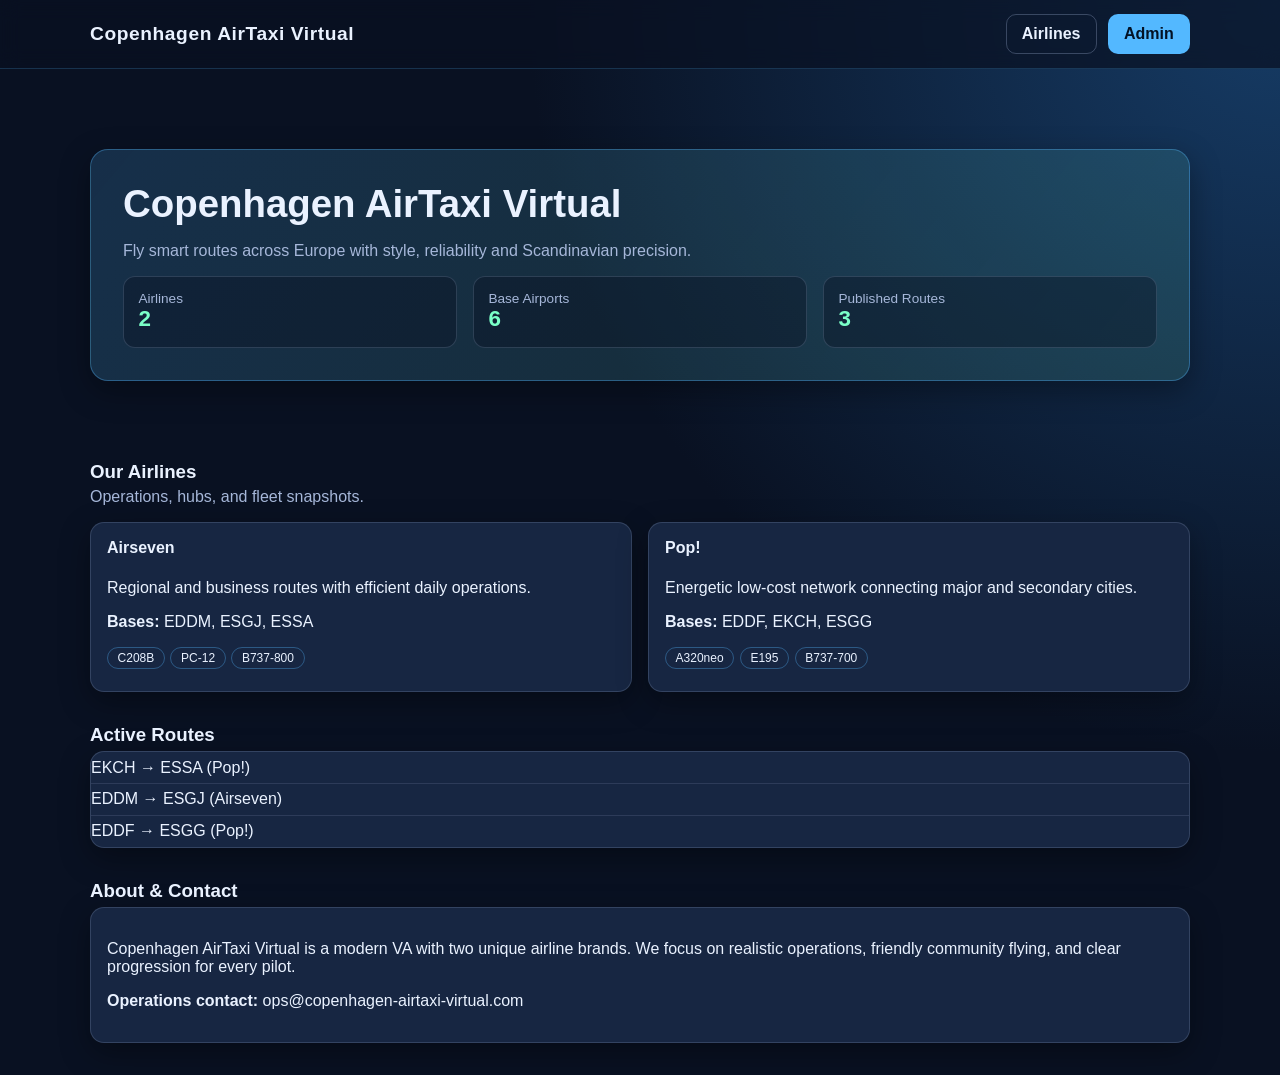
==== index.html @ da842858 "Build Copenhagen AirTaxi Virtual website with editable admin panel" ====
<!doctype html>
<html lang="en">
  <head>
    <meta charset="UTF-8" />
    <meta name="viewport" content="width=device-width,initial-scale=1" />
    <title>Copenhagen AirTaxi Virtual</title>
    <link rel="stylesheet" href="styles.css" />
  </head>
  <body>
    <header class="top-nav">
      <div class="container nav-inner">
        <h1 class="brand" id="siteName">Copenhagen AirTaxi Virtual</h1>
        <div class="nav-actions">
          <a class="btn secondary" href="#airlines">Airlines</a>
          <a class="btn" href="admin.html">Admin</a>
        </div>
      </div>
    </header>

    <main class="container">
      <section class="hero">
        <div class="hero-card">
          <h2 id="heroTitle">Copenhagen AirTaxi Virtual</h2>
          <p id="heroTagline"></p>
          <div class="stats">
            <div class="stat">
              <div class="stat-label">Airlines</div>
              <div class="stat-value" id="countAirlines">0</div>
            </div>
            <div class="stat">
              <div class="stat-label">Base Airports</div>
              <div class="stat-value" id="countBases">0</div>
            </div>
            <div class="stat">
              <div class="stat-label">Published Routes</div>
              <div class="stat-value" id="countRoutes">0</div>
            </div>
          </div>
        </div>
      </section>

      <section class="section" id="airlines">
        <h3>Our Airlines</h3>
        <p class="section-subtitle">Operations, hubs, and fleet snapshots.</p>
        <div class="grid" id="airlinesContainer"></div>
      </section>

      <section class="section">
        <h3>Active Routes</h3>
        <ul class="card list" id="routeList"></ul>
      </section>

      <section class="section">
        <h3>About & Contact</h3>
        <div class="card">
          <p id="aboutText"></p>
          <p><strong>Operations contact:</strong> <span id="contactEmail"></span></p>
        </div>
      </section>
    </main>

    <script src="app.js"></script>
    <script>
      window.vcat.renderPublicSite(window.vcat.loadData());
    </script>
  </body>
</html>
---- styles.css ----
:root {
  --bg: #091122;
  --bg-soft: #111b31;
  --panel: #172642;
  --text: #eaf2ff;
  --muted: #a6b7d9;
  --primary: #53b8ff;
  --accent: #7affc7;
  --danger: #ff7b7b;
  --shadow: 0 10px 30px rgba(0, 0, 0, 0.35);
}

* {
  box-sizing: border-box;
}

body {
  margin: 0;
  font-family: Inter, Segoe UI, Roboto, Helvetica, Arial, sans-serif;
  color: var(--text);
  background: radial-gradient(circle at top right, #163c66 0%, var(--bg) 45%);
  min-height: 100vh;
}

.container {
  width: min(1100px, 92vw);
  margin: 0 auto;
}

.top-nav {
  position: sticky;
  top: 0;
  backdrop-filter: blur(10px);
  background: rgba(9, 17, 34, 0.7);
  border-bottom: 1px solid rgba(83, 184, 255, 0.2);
  z-index: 20;
}

.nav-inner {
  display: flex;
  justify-content: space-between;
  align-items: center;
  padding: 0.9rem 0;
}

.brand {
  margin: 0;
  font-size: 1.2rem;
  letter-spacing: 0.03em;
}

.nav-actions {
  display: flex;
  gap: 0.7rem;
}

.btn {
  border: 1px solid transparent;
  background: var(--primary);
  color: #031225;
  padding: 0.6rem 0.95rem;
  border-radius: 10px;
  cursor: pointer;
  text-decoration: none;
  font-weight: 600;
}

.btn.secondary {
  background: transparent;
  color: var(--text);
  border-color: rgba(166, 183, 217, 0.3);
}

.btn.danger {
  background: var(--danger);
}

.hero {
  padding: 5rem 0 3rem;
}

.hero-card {
  background: linear-gradient(130deg, rgba(83, 184, 255, 0.18), rgba(122, 255, 199, 0.12));
  border: 1px solid rgba(83, 184, 255, 0.35);
  border-radius: 18px;
  padding: 2rem;
  box-shadow: var(--shadow);
}

.hero h2 {
  margin: 0;
  font-size: clamp(1.8rem, 3vw, 2.8rem);
}

.hero p {
  color: var(--muted);
  max-width: 70ch;
}

.stats {
  display: grid;
  grid-template-columns: repeat(auto-fit, minmax(170px, 1fr));
  gap: 1rem;
  margin-top: 1rem;
}

.stat {
  background: rgba(9, 17, 34, 0.4);
  border: 1px solid rgba(166, 183, 217, 0.2);
  border-radius: 12px;
  padding: 0.9rem;
}

.stat-label {
  color: var(--muted);
  font-size: 0.85rem;
}

.stat-value {
  font-size: 1.4rem;
  font-weight: 700;
  color: var(--accent);
}

.section {
  margin: 2rem 0;
}

.section h3 {
  margin-bottom: 0.35rem;
}

.section-subtitle {
  color: var(--muted);
  margin-top: 0;
}

.grid {
  display: grid;
  grid-template-columns: repeat(auto-fit, minmax(260px, 1fr));
  gap: 1rem;
}

.card {
  background: var(--panel);
  border: 1px solid rgba(166, 183, 217, 0.2);
  border-radius: 14px;
  padding: 1rem;
  box-shadow: var(--shadow);
}

.card h4 {
  margin-top: 0;
}

.tag {
  display: inline-block;
  border: 1px solid rgba(83, 184, 255, 0.35);
  border-radius: 999px;
  font-size: 0.75rem;
  padding: 0.2rem 0.6rem;
  margin-right: 0.35rem;
  margin-bottom: 0.35rem;
}

.list {
  list-style: none;
  padding: 0;
  margin: 0;
}

.list li {
  padding: 0.4rem 0;
  border-bottom: 1px solid rgba(166, 183, 217, 0.15);
}

.list li:last-child {
  border-bottom: 0;
}

.admin-layout {
  display: grid;
  grid-template-columns: 1.25fr 1fr;
  gap: 1rem;
  padding: 2rem 0 3rem;
}

.panel {
  background: var(--panel);
  border: 1px solid rgba(166, 183, 217, 0.2);
  border-radius: 14px;
  padding: 1rem;
}

.field,
textarea,
input,
select {
  width: 100%;
  border-radius: 9px;
  border: 1px solid rgba(166, 183, 217, 0.35);
  background: #0c1730;
  color: var(--text);
  padding: 0.55rem 0.65rem;
}

label {
  display: block;
  margin-bottom: 0.65rem;
  font-size: 0.9rem;
}

.inline {
  display: flex;
  gap: 0.5rem;
  align-items: end;
}

.tiny {
  color: var(--muted);
  font-size: 0.8rem;
}

@media (max-width: 880px) {
  .admin-layout {
    grid-template-columns: 1fr;
  }
}
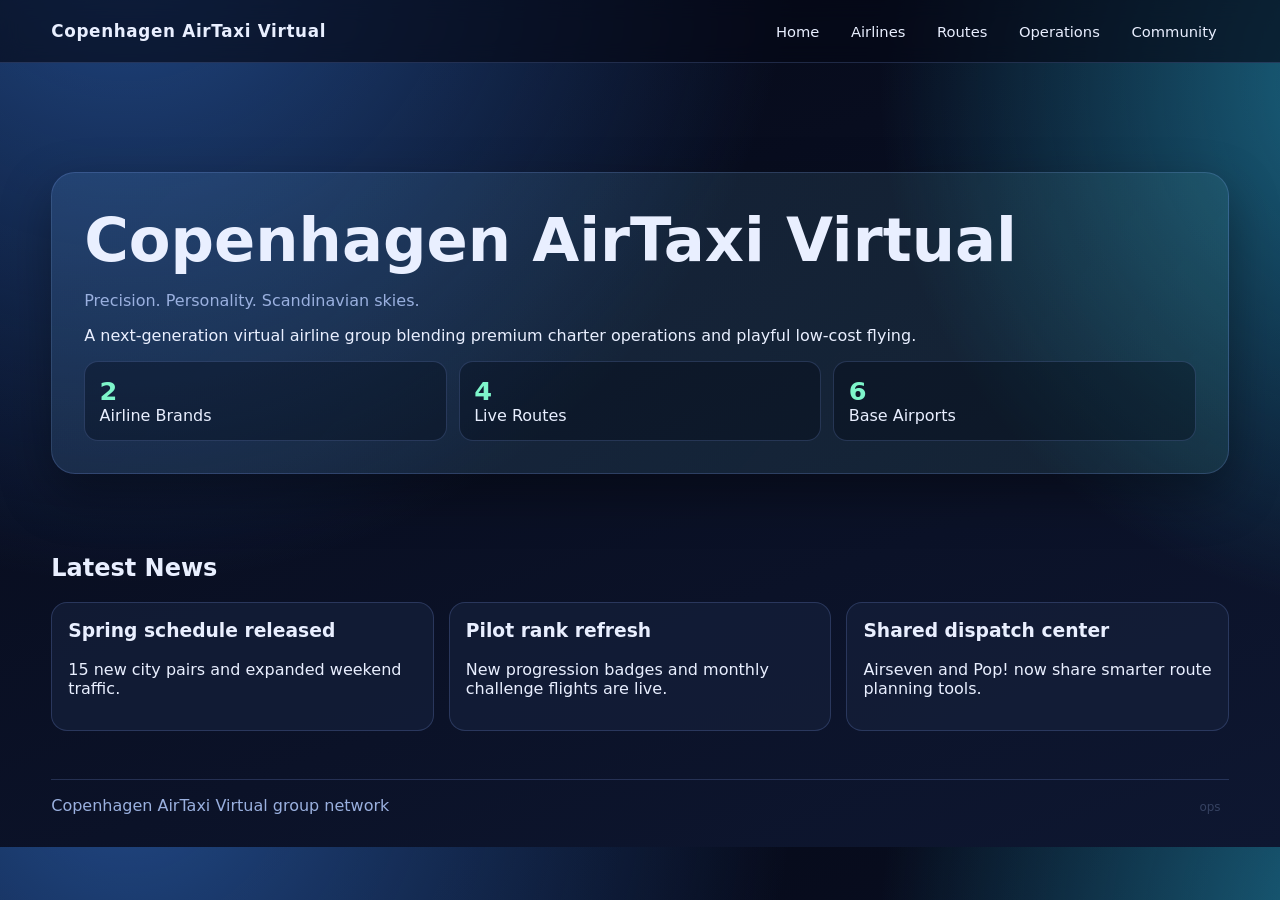
==== commit c33e9b06: "Redesign vCAT site into rich multi-page experience with stronger admin controls" ====
--- a/index.html
+++ b/index.html
@@ -1,67 +1,20 @@
 <!doctype html>
 <html lang="en">
-  <head>
-    <meta charset="UTF-8" />
-    <meta name="viewport" content="width=device-width,initial-scale=1" />
-    <title>Copenhagen AirTaxi Virtual</title>
-    <link rel="stylesheet" href="styles.css" />
-  </head>
-  <body>
-    <header class="top-nav">
-      <div class="container nav-inner">
-        <h1 class="brand" id="siteName">Copenhagen AirTaxi Virtual</h1>
-        <div class="nav-actions">
-          <a class="btn secondary" href="#airlines">Airlines</a>
-          <a class="btn" href="admin.html">Admin</a>
-        </div>
-      </div>
-    </header>
-
-    <main class="container">
-      <section class="hero">
-        <div class="hero-card">
-          <h2 id="heroTitle">Copenhagen AirTaxi Virtual</h2>
-          <p id="heroTagline"></p>
-          <div class="stats">
-            <div class="stat">
-              <div class="stat-label">Airlines</div>
-              <div class="stat-value" id="countAirlines">0</div>
-            </div>
-            <div class="stat">
-              <div class="stat-label">Base Airports</div>
-              <div class="stat-value" id="countBases">0</div>
-            </div>
-            <div class="stat">
-              <div class="stat-label">Published Routes</div>
-              <div class="stat-value" id="countRoutes">0</div>
-            </div>
-          </div>
-        </div>
-      </section>
-
-      <section class="section" id="airlines">
-        <h3>Our Airlines</h3>
-        <p class="section-subtitle">Operations, hubs, and fleet snapshots.</p>
-        <div class="grid" id="airlinesContainer"></div>
-      </section>
-
-      <section class="section">
-        <h3>Active Routes</h3>
-        <ul class="card list" id="routeList"></ul>
-      </section>
-
-      <section class="section">
-        <h3>About & Contact</h3>
-        <div class="card">
-          <p id="aboutText"></p>
-          <p><strong>Operations contact:</strong> <span id="contactEmail"></span></p>
-        </div>
-      </section>
-    </main>
-
-    <script src="app.js"></script>
-    <script>
-      window.vcat.renderPublicSite(window.vcat.loadData());
-    </script>
-  </body>
+<head>
+  <meta charset="UTF-8" /><meta name="viewport" content="width=device-width,initial-scale=1" />
+  <title>Copenhagen AirTaxi Virtual</title><link rel="stylesheet" href="styles.css" />
+</head>
+<body data-page="home">
+  <header class="top-nav"><div class="container nav-inner">
+    <h2 class="brand" data-bind="siteName"></h2>
+    <nav>
+      <a href="index.html">Home</a><a href="airlines.html">Airlines</a><a href="routes.html">Routes</a><a href="operations.html">Operations</a><a href="community.html">Community</a>
+    </nav></div></header>
+  <main class="container">
+    <section class="hero"><article class="hero-panel"><h1 id="heroTitle"></h1><p id="heroSlogan" class="muted"></p><p id="heroIntro"></p><div class="stats" id="quickStats"></div></article></section>
+    <section><h2>Latest News</h2><div class="grid" id="newsGrid"></div></section>
+  </main>
+  <footer class="container footer">Copenhagen AirTaxi Virtual group network <a class="admin-discreet" href="admin.html" title="Operations Console">ops</a></footer>
+  <script src="app.js"></script><script>window.vcat.renderByPage();</script>
+</body>
 </html>
--- a/styles.css
+++ b/styles.css
@@ -1,228 +1,85 @@
 :root {
-  --bg: #091122;
-  --bg-soft: #111b31;
-  --panel: #172642;
-  --text: #eaf2ff;
-  --muted: #a6b7d9;
-  --primary: #53b8ff;
-  --accent: #7affc7;
-  --danger: #ff7b7b;
-  --shadow: 0 10px 30px rgba(0, 0, 0, 0.35);
+  --bg: #050816;
+  --bg2: #0e1731;
+  --panel: rgba(20, 31, 58, 0.75);
+  --line: rgba(142, 172, 255, 0.2);
+  --text: #e9efff;
+  --muted: #9ab0df;
+  --primary: #73b7ff;
+  --accent: #7ef6cb;
+  --radius: 16px;
 }
-
-* {
-  box-sizing: border-box;
-}
-
+* { box-sizing: border-box; }
 body {
   margin: 0;
-  font-family: Inter, Segoe UI, Roboto, Helvetica, Arial, sans-serif;
+  font-family: Inter, system-ui, sans-serif;
   color: var(--text);
-  background: radial-gradient(circle at top right, #163c66 0%, var(--bg) 45%);
-  min-height: 100vh;
+  background:
+    radial-gradient(circle at 10% -10%, #214987 0%, transparent 45%),
+    radial-gradient(circle at 110% 10%, #1b6b88 0%, transparent 33%),
+    linear-gradient(160deg, var(--bg) 0%, var(--bg2) 100%);
 }
+.container { width: min(1180px, 92vw); margin: 0 auto; }
+.top-nav {
+  position: sticky; top: 0; z-index: 40;
+  backdrop-filter: blur(10px);
+  background: rgba(5, 8, 22, 0.65);
+  border-bottom: 1px solid var(--line);
+}
+.nav-inner { display: flex; align-items: center; justify-content: space-between; padding: .9rem 0; }
+.brand { font-size: 1.05rem; letter-spacing: .04em; margin: 0; }
+nav { display: flex; gap: .45rem; flex-wrap: wrap; }
+nav a {
+  color: var(--text); text-decoration: none; font-size: .92rem;
+  padding: .45rem .7rem; border-radius: 999px; border: 1px solid transparent;
+}
+nav a:hover { border-color: var(--line); background: rgba(255,255,255,.03); }
+.hero { padding: 4.8rem 0 3rem; }
+.hero-panel {
+  border: 1px solid var(--line); border-radius: 24px; padding: 2rem;
+  background: linear-gradient(130deg, rgba(115,183,255,.14), rgba(126,246,203,.08));
+  box-shadow: 0 20px 50px rgba(0,0,0,.35);
+}
+h1 { margin: 0; font-size: clamp(2rem, 5vw, 3.8rem); }
+.muted { color: var(--muted); }
+.stats { display: grid; grid-template-columns: repeat(auto-fit,minmax(180px,1fr)); gap: .75rem; margin-top: 1rem; }
+.stats article { background: rgba(2,8,18,.35); border: 1px solid var(--line); border-radius: 14px; padding: .9rem; }
+.stats strong { display: block; font-size: 1.6rem; color: var(--accent); }
+section { margin: 2rem 0; }
+.grid { display: grid; grid-template-columns: repeat(auto-fit,minmax(250px,1fr)); gap: .95rem; }
+.card { background: var(--panel); border: 1px solid var(--line); border-radius: var(--radius); padding: 1rem; }
+.card h3 { margin-top: .1rem; }
+.chip { display: inline-block; font-size: .78rem; border: 1px solid var(--line); border-radius: 999px; padding: .2rem .55rem; margin: .16rem; }
+.table { width: 100%; border-collapse: collapse; overflow: hidden; border-radius: var(--radius); border: 1px solid var(--line); }
+.table th,.table td { padding: .72rem; border-bottom: 1px solid var(--line); text-align: left; }
+.table tr:last-child td { border-bottom: 0; }
+.split { display: grid; grid-template-columns: 1fr 1fr; gap: 1rem; }
+.footer {
+  margin-top: 3rem; padding: 1rem 0 2rem; color: var(--muted); border-top: 1px solid var(--line);
+}
+.admin-discreet {
+  float: right;
+  opacity: .28;
+  text-decoration: none;
+  color: var(--muted);
+  font-size: .75rem;
+  border: 1px solid transparent;
+  border-radius: 999px;
+  padding: .2rem .45rem;
+}
+.admin-discreet:hover { opacity: .8; border-color: var(--line); }
 
-.container {
-  width: min(1100px, 92vw);
-  margin: 0 auto;
+/* admin */
+.admin-wrap { display: grid; grid-template-columns: 1.2fr 1fr; gap: 1rem; padding: 1.4rem 0 2.4rem; }
+.panel { background: var(--panel); border: 1px solid var(--line); border-radius: var(--radius); padding: 1rem; }
+label { display:block; font-size:.86rem; margin:.45rem 0; }
+input, textarea {
+  width:100%; margin-top:.22rem; padding:.52rem .58rem; border-radius:10px;
+  border:1px solid var(--line); background:#0a1229; color:var(--text);
 }
-
-.top-nav {
-  position: sticky;
-  top: 0;
-  backdrop-filter: blur(10px);
-  background: rgba(9, 17, 34, 0.7);
-  border-bottom: 1px solid rgba(83, 184, 255, 0.2);
-  z-index: 20;
-}
-
-.nav-inner {
-  display: flex;
-  justify-content: space-between;
-  align-items: center;
-  padding: 0.9rem 0;
-}
-
-.brand {
-  margin: 0;
-  font-size: 1.2rem;
-  letter-spacing: 0.03em;
-}
-
-.nav-actions {
-  display: flex;
-  gap: 0.7rem;
-}
-
-.btn {
-  border: 1px solid transparent;
-  background: var(--primary);
-  color: #031225;
-  padding: 0.6rem 0.95rem;
-  border-radius: 10px;
-  cursor: pointer;
-  text-decoration: none;
-  font-weight: 600;
-}
-
-.btn.secondary {
-  background: transparent;
-  color: var(--text);
-  border-color: rgba(166, 183, 217, 0.3);
-}
-
-.btn.danger {
-  background: var(--danger);
-}
-
-.hero {
-  padding: 5rem 0 3rem;
-}
-
-.hero-card {
-  background: linear-gradient(130deg, rgba(83, 184, 255, 0.18), rgba(122, 255, 199, 0.12));
-  border: 1px solid rgba(83, 184, 255, 0.35);
-  border-radius: 18px;
-  padding: 2rem;
-  box-shadow: var(--shadow);
-}
-
-.hero h2 {
-  margin: 0;
-  font-size: clamp(1.8rem, 3vw, 2.8rem);
-}
-
-.hero p {
-  color: var(--muted);
-  max-width: 70ch;
-}
-
-.stats {
-  display: grid;
-  grid-template-columns: repeat(auto-fit, minmax(170px, 1fr));
-  gap: 1rem;
-  margin-top: 1rem;
-}
-
-.stat {
-  background: rgba(9, 17, 34, 0.4);
-  border: 1px solid rgba(166, 183, 217, 0.2);
-  border-radius: 12px;
-  padding: 0.9rem;
-}
-
-.stat-label {
-  color: var(--muted);
-  font-size: 0.85rem;
-}
-
-.stat-value {
-  font-size: 1.4rem;
-  font-weight: 700;
-  color: var(--accent);
-}
-
-.section {
-  margin: 2rem 0;
-}
-
-.section h3 {
-  margin-bottom: 0.35rem;
-}
-
-.section-subtitle {
-  color: var(--muted);
-  margin-top: 0;
-}
-
-.grid {
-  display: grid;
-  grid-template-columns: repeat(auto-fit, minmax(260px, 1fr));
-  gap: 1rem;
-}
-
-.card {
-  background: var(--panel);
-  border: 1px solid rgba(166, 183, 217, 0.2);
-  border-radius: 14px;
-  padding: 1rem;
-  box-shadow: var(--shadow);
-}
-
-.card h4 {
-  margin-top: 0;
-}
-
-.tag {
-  display: inline-block;
-  border: 1px solid rgba(83, 184, 255, 0.35);
-  border-radius: 999px;
-  font-size: 0.75rem;
-  padding: 0.2rem 0.6rem;
-  margin-right: 0.35rem;
-  margin-bottom: 0.35rem;
-}
-
-.list {
-  list-style: none;
-  padding: 0;
-  margin: 0;
-}
-
-.list li {
-  padding: 0.4rem 0;
-  border-bottom: 1px solid rgba(166, 183, 217, 0.15);
-}
-
-.list li:last-child {
-  border-bottom: 0;
-}
-
-.admin-layout {
-  display: grid;
-  grid-template-columns: 1.25fr 1fr;
-  gap: 1rem;
-  padding: 2rem 0 3rem;
-}
-
-.panel {
-  background: var(--panel);
-  border: 1px solid rgba(166, 183, 217, 0.2);
-  border-radius: 14px;
-  padding: 1rem;
-}
-
-.field,
-textarea,
-input,
-select {
-  width: 100%;
-  border-radius: 9px;
-  border: 1px solid rgba(166, 183, 217, 0.35);
-  background: #0c1730;
-  color: var(--text);
-  padding: 0.55rem 0.65rem;
-}
-
-label {
-  display: block;
-  margin-bottom: 0.65rem;
-  font-size: 0.9rem;
-}
-
-.inline {
-  display: flex;
-  gap: 0.5rem;
-  align-items: end;
-}
-
-.tiny {
-  color: var(--muted);
-  font-size: 0.8rem;
-}
-
-@media (max-width: 880px) {
-  .admin-layout {
-    grid-template-columns: 1fr;
-  }
-}
+.btn { background: var(--primary); color:#081223; border:0; border-radius:10px; padding:.55rem .8rem; font-weight:700; cursor:pointer; margin-right:.35rem; }
+.btn.alt { background: transparent; color:var(--text); border:1px solid var(--line); }
+.ghost { background:transparent; color:#ff9b9b; border:1px solid rgba(255,155,155,.35); border-radius:8px; font-size:.75rem; cursor:pointer; }
+.list { list-style:none; padding:0; margin:0; }
+.list li { padding:.35rem 0; border-bottom:1px solid var(--line); }
+@media (max-width: 900px){ .split,.admin-wrap { grid-template-columns:1fr; } }
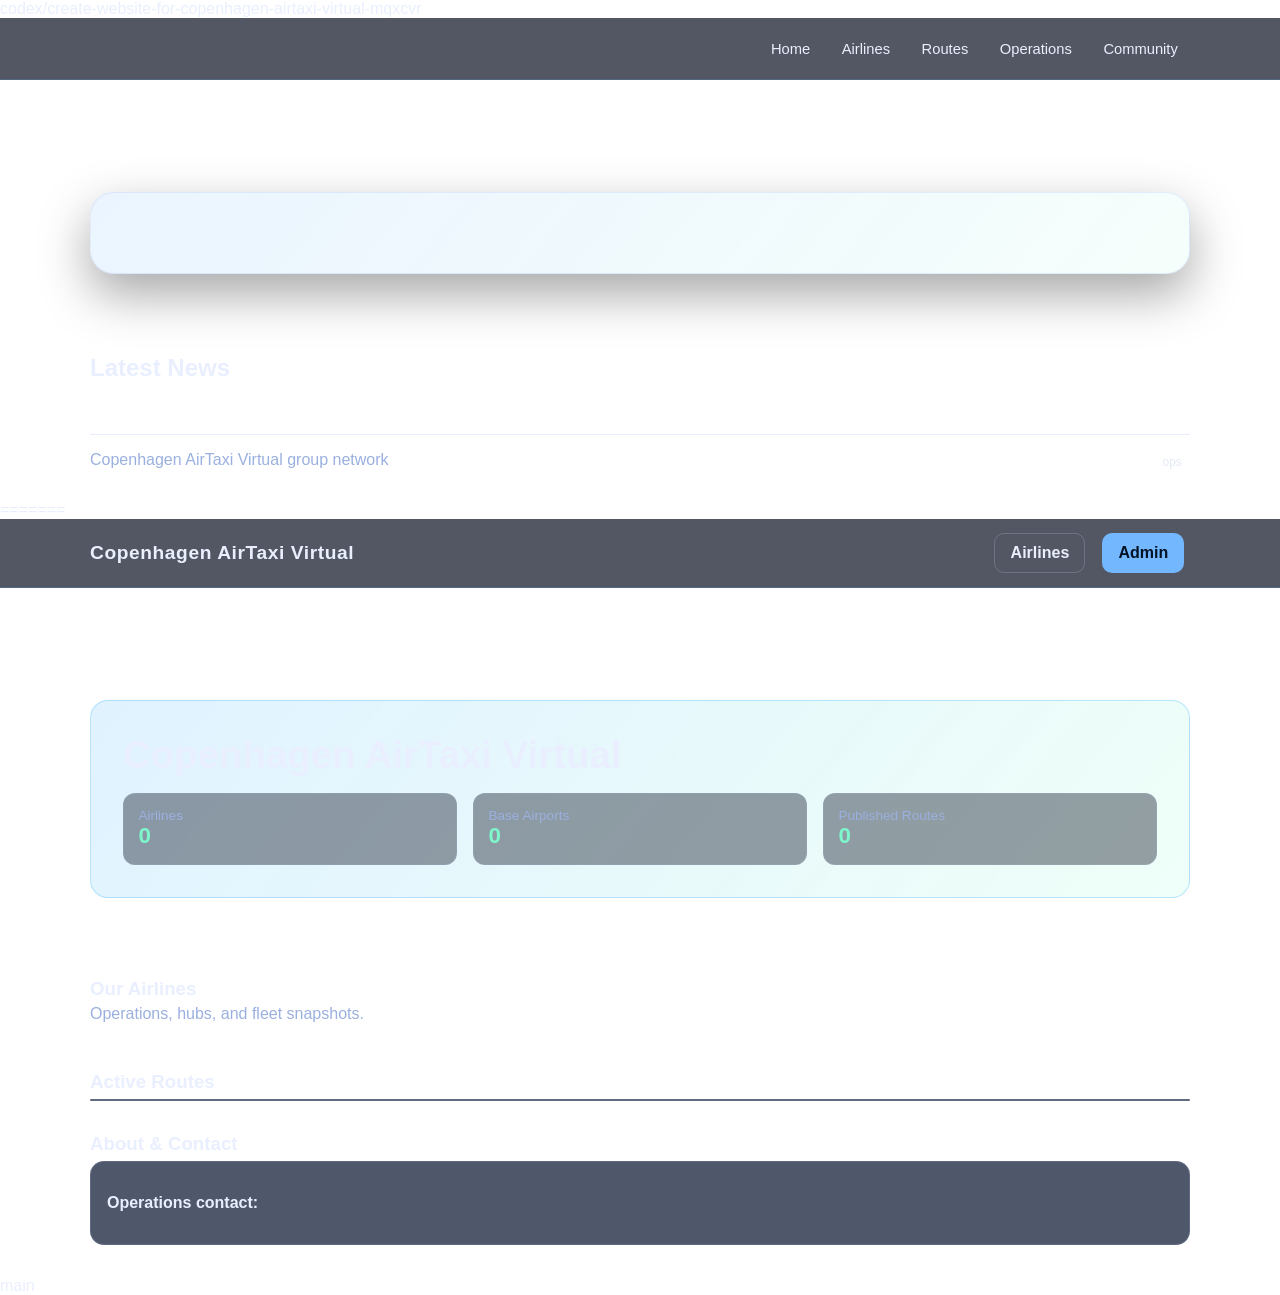
==== commit 896b63a7: "Merge branch 'main' into codex/create-website-for-copenhagen-airtaxi-virtual-mqxcvr" ====
--- a/index.html
+++ b/index.html
@@ -1,5 +1,6 @@
 <!doctype html>
 <html lang="en">
+codex/create-website-for-copenhagen-airtaxi-virtual-mqxcvr
 <head>
   <meta charset="UTF-8" /><meta name="viewport" content="width=device-width,initial-scale=1" />
   <title>Copenhagen AirTaxi Virtual</title><link rel="stylesheet" href="styles.css" />
@@ -17,4 +18,70 @@
   <footer class="container footer">Copenhagen AirTaxi Virtual group network <a class="admin-discreet" href="admin.html" title="Operations Console">ops</a></footer>
   <script src="app.js"></script><script>window.vcat.renderByPage();</script>
 </body>
+=======
+  <head>
+    <meta charset="UTF-8" />
+    <meta name="viewport" content="width=device-width,initial-scale=1" />
+    <title>Copenhagen AirTaxi Virtual</title>
+    <link rel="stylesheet" href="styles.css" />
+  </head>
+  <body>
+    <header class="top-nav">
+      <div class="container nav-inner">
+        <h1 class="brand" id="siteName">Copenhagen AirTaxi Virtual</h1>
+        <div class="nav-actions">
+          <a class="btn secondary" href="#airlines">Airlines</a>
+          <a class="btn" href="admin.html">Admin</a>
+        </div>
+      </div>
+    </header>
+
+    <main class="container">
+      <section class="hero">
+        <div class="hero-card">
+          <h2 id="heroTitle">Copenhagen AirTaxi Virtual</h2>
+          <p id="heroTagline"></p>
+          <div class="stats">
+            <div class="stat">
+              <div class="stat-label">Airlines</div>
+              <div class="stat-value" id="countAirlines">0</div>
+            </div>
+            <div class="stat">
+              <div class="stat-label">Base Airports</div>
+              <div class="stat-value" id="countBases">0</div>
+            </div>
+            <div class="stat">
+              <div class="stat-label">Published Routes</div>
+              <div class="stat-value" id="countRoutes">0</div>
+            </div>
+          </div>
+        </div>
+      </section>
+
+      <section class="section" id="airlines">
+        <h3>Our Airlines</h3>
+        <p class="section-subtitle">Operations, hubs, and fleet snapshots.</p>
+        <div class="grid" id="airlinesContainer"></div>
+      </section>
+
+      <section class="section">
+        <h3>Active Routes</h3>
+        <ul class="card list" id="routeList"></ul>
+      </section>
+
+      <section class="section">
+        <h3>About & Contact</h3>
+        <div class="card">
+          <p id="aboutText"></p>
+          <p><strong>Operations contact:</strong> <span id="contactEmail"></span></p>
+        </div>
+      </section>
+    </main>
+
+    <script src="app.js"></script>
+    <script>
+      window.vcat.renderPublicSite(window.vcat.loadData());
+    </script>
+  </body>
+main
 </html>
--- a/styles.css
+++ b/styles.css
@@ -1,4 +1,5 @@
 :root {
+ codex/create-website-for-copenhagen-airtaxi-virtual-mqxcvr
   --bg: #050816;
   --bg2: #0e1731;
   --panel: rgba(20, 31, 58, 0.75);
@@ -73,7 +74,7 @@
 .admin-wrap { display: grid; grid-template-columns: 1.2fr 1fr; gap: 1rem; padding: 1.4rem 0 2.4rem; }
 .panel { background: var(--panel); border: 1px solid var(--line); border-radius: var(--radius); padding: 1rem; }
 label { display:block; font-size:.86rem; margin:.45rem 0; }
-input, textarea {
+input, textarea, select {
   width:100%; margin-top:.22rem; padding:.52rem .58rem; border-radius:10px;
   border:1px solid var(--line); background:#0a1229; color:var(--text);
 }
@@ -83,3 +84,232 @@
 .list { list-style:none; padding:0; margin:0; }
 .list li { padding:.35rem 0; border-bottom:1px solid var(--line); }
 @media (max-width: 900px){ .split,.admin-wrap { grid-template-columns:1fr; } }
+
+  --bg: #091122;
+  --bg-soft: #111b31;
+  --panel: #172642;
+  --text: #eaf2ff;
+  --muted: #a6b7d9;
+  --primary: #53b8ff;
+  --accent: #7affc7;
+  --danger: #ff7b7b;
+  --shadow: 0 10px 30px rgba(0, 0, 0, 0.35);
+}
+
+* {
+  box-sizing: border-box;
+}
+
+body {
+  margin: 0;
+  font-family: Inter, Segoe UI, Roboto, Helvetica, Arial, sans-serif;
+  color: var(--text);
+  background: radial-gradient(circle at top right, #163c66 0%, var(--bg) 45%);
+  min-height: 100vh;
+}
+
+.container {
+  width: min(1100px, 92vw);
+  margin: 0 auto;
+}
+
+.top-nav {
+  position: sticky;
+  top: 0;
+  backdrop-filter: blur(10px);
+  background: rgba(9, 17, 34, 0.7);
+  border-bottom: 1px solid rgba(83, 184, 255, 0.2);
+  z-index: 20;
+}
+
+.nav-inner {
+  display: flex;
+  justify-content: space-between;
+  align-items: center;
+  padding: 0.9rem 0;
+}
+
+.brand {
+  margin: 0;
+  font-size: 1.2rem;
+  letter-spacing: 0.03em;
+}
+
+.nav-actions {
+  display: flex;
+  gap: 0.7rem;
+}
+
+.btn {
+  border: 1px solid transparent;
+  background: var(--primary);
+  color: #031225;
+  padding: 0.6rem 0.95rem;
+  border-radius: 10px;
+  cursor: pointer;
+  text-decoration: none;
+  font-weight: 600;
+}
+
+.btn.secondary {
+  background: transparent;
+  color: var(--text);
+  border-color: rgba(166, 183, 217, 0.3);
+}
+
+.btn.danger {
+  background: var(--danger);
+}
+
+.hero {
+  padding: 5rem 0 3rem;
+}
+
+.hero-card {
+  background: linear-gradient(130deg, rgba(83, 184, 255, 0.18), rgba(122, 255, 199, 0.12));
+  border: 1px solid rgba(83, 184, 255, 0.35);
+  border-radius: 18px;
+  padding: 2rem;
+  box-shadow: var(--shadow);
+}
+
+.hero h2 {
+  margin: 0;
+  font-size: clamp(1.8rem, 3vw, 2.8rem);
+}
+
+.hero p {
+  color: var(--muted);
+  max-width: 70ch;
+}
+
+.stats {
+  display: grid;
+  grid-template-columns: repeat(auto-fit, minmax(170px, 1fr));
+  gap: 1rem;
+  margin-top: 1rem;
+}
+
+.stat {
+  background: rgba(9, 17, 34, 0.4);
+  border: 1px solid rgba(166, 183, 217, 0.2);
+  border-radius: 12px;
+  padding: 0.9rem;
+}
+
+.stat-label {
+  color: var(--muted);
+  font-size: 0.85rem;
+}
+
+.stat-value {
+  font-size: 1.4rem;
+  font-weight: 700;
+  color: var(--accent);
+}
+
+.section {
+  margin: 2rem 0;
+}
+
+.section h3 {
+  margin-bottom: 0.35rem;
+}
+
+.section-subtitle {
+  color: var(--muted);
+  margin-top: 0;
+}
+
+.grid {
+  display: grid;
+  grid-template-columns: repeat(auto-fit, minmax(260px, 1fr));
+  gap: 1rem;
+}
+
+.card {
+  background: var(--panel);
+  border: 1px solid rgba(166, 183, 217, 0.2);
+  border-radius: 14px;
+  padding: 1rem;
+  box-shadow: var(--shadow);
+}
+
+.card h4 {
+  margin-top: 0;
+}
+
+.tag {
+  display: inline-block;
+  border: 1px solid rgba(83, 184, 255, 0.35);
+  border-radius: 999px;
+  font-size: 0.75rem;
+  padding: 0.2rem 0.6rem;
+  margin-right: 0.35rem;
+  margin-bottom: 0.35rem;
+}
+
+.list {
+  list-style: none;
+  padding: 0;
+  margin: 0;
+}
+
+.list li {
+  padding: 0.4rem 0;
+  border-bottom: 1px solid rgba(166, 183, 217, 0.15);
+}
+
+.list li:last-child {
+  border-bottom: 0;
+}
+
+.admin-layout {
+  display: grid;
+  grid-template-columns: 1.25fr 1fr;
+  gap: 1rem;
+  padding: 2rem 0 3rem;
+}
+
+.panel {
+  background: var(--panel);
+  border: 1px solid rgba(166, 183, 217, 0.2);
+  border-radius: 14px;
+  padding: 1rem;
+}
+
+.field,
+textarea,
+input,
+select {
+  width: 100%;
+  border-radius: 9px;
+  border: 1px solid rgba(166, 183, 217, 0.35);
+  background: #0c1730;
+  color: var(--text);
+  padding: 0.55rem 0.65rem;
+}
+
+label {
+  display: block;
+  margin-bottom: 0.65rem;
+  font-size: 0.9rem;
+}
+
+.inline {
+  display: flex;
+  gap: 0.5rem;
+  align-items: end;
+}
+
+.tiny {
+  color: var(--muted);
+  font-size: 0.8rem;
+}
+
+@media (max-width: 880px) {
+  .admin-layout {
+    grid-template-columns: 1fr;
+  }
+}
+ main
--- a/styles.css
+++ b/styles.css
@@ -1,4 +1,5 @@
 :root {
+ codex/create-website-for-copenhagen-airtaxi-virtual-mqxcvr
   --bg: #050816;
   --bg2: #0e1731;
   --panel: rgba(20, 31, 58, 0.75);
@@ -73,7 +74,7 @@
 .admin-wrap { display: grid; grid-template-columns: 1.2fr 1fr; gap: 1rem; padding: 1.4rem 0 2.4rem; }
 .panel { background: var(--panel); border: 1px solid var(--line); border-radius: var(--radius); padding: 1rem; }
 label { display:block; font-size:.86rem; margin:.45rem 0; }
-input, textarea {
+input, textarea, select {
   width:100%; margin-top:.22rem; padding:.52rem .58rem; border-radius:10px;
   border:1px solid var(--line); background:#0a1229; color:var(--text);
 }
@@ -83,3 +84,232 @@
 .list { list-style:none; padding:0; margin:0; }
 .list li { padding:.35rem 0; border-bottom:1px solid var(--line); }
 @media (max-width: 900px){ .split,.admin-wrap { grid-template-columns:1fr; } }
+
+  --bg: #091122;
+  --bg-soft: #111b31;
+  --panel: #172642;
+  --text: #eaf2ff;
+  --muted: #a6b7d9;
+  --primary: #53b8ff;
+  --accent: #7affc7;
+  --danger: #ff7b7b;
+  --shadow: 0 10px 30px rgba(0, 0, 0, 0.35);
+}
+
+* {
+  box-sizing: border-box;
+}
+
+body {
+  margin: 0;
+  font-family: Inter, Segoe UI, Roboto, Helvetica, Arial, sans-serif;
+  color: var(--text);
+  background: radial-gradient(circle at top right, #163c66 0%, var(--bg) 45%);
+  min-height: 100vh;
+}
+
+.container {
+  width: min(1100px, 92vw);
+  margin: 0 auto;
+}
+
+.top-nav {
+  position: sticky;
+  top: 0;
+  backdrop-filter: blur(10px);
+  background: rgba(9, 17, 34, 0.7);
+  border-bottom: 1px solid rgba(83, 184, 255, 0.2);
+  z-index: 20;
+}
+
+.nav-inner {
+  display: flex;
+  justify-content: space-between;
+  align-items: center;
+  padding: 0.9rem 0;
+}
+
+.brand {
+  margin: 0;
+  font-size: 1.2rem;
+  letter-spacing: 0.03em;
+}
+
+.nav-actions {
+  display: flex;
+  gap: 0.7rem;
+}
+
+.btn {
+  border: 1px solid transparent;
+  background: var(--primary);
+  color: #031225;
+  padding: 0.6rem 0.95rem;
+  border-radius: 10px;
+  cursor: pointer;
+  text-decoration: none;
+  font-weight: 600;
+}
+
+.btn.secondary {
+  background: transparent;
+  color: var(--text);
+  border-color: rgba(166, 183, 217, 0.3);
+}
+
+.btn.danger {
+  background: var(--danger);
+}
+
+.hero {
+  padding: 5rem 0 3rem;
+}
+
+.hero-card {
+  background: linear-gradient(130deg, rgba(83, 184, 255, 0.18), rgba(122, 255, 199, 0.12));
+  border: 1px solid rgba(83, 184, 255, 0.35);
+  border-radius: 18px;
+  padding: 2rem;
+  box-shadow: var(--shadow);
+}
+
+.hero h2 {
+  margin: 0;
+  font-size: clamp(1.8rem, 3vw, 2.8rem);
+}
+
+.hero p {
+  color: var(--muted);
+  max-width: 70ch;
+}
+
+.stats {
+  display: grid;
+  grid-template-columns: repeat(auto-fit, minmax(170px, 1fr));
+  gap: 1rem;
+  margin-top: 1rem;
+}
+
+.stat {
+  background: rgba(9, 17, 34, 0.4);
+  border: 1px solid rgba(166, 183, 217, 0.2);
+  border-radius: 12px;
+  padding: 0.9rem;
+}
+
+.stat-label {
+  color: var(--muted);
+  font-size: 0.85rem;
+}
+
+.stat-value {
+  font-size: 1.4rem;
+  font-weight: 700;
+  color: var(--accent);
+}
+
+.section {
+  margin: 2rem 0;
+}
+
+.section h3 {
+  margin-bottom: 0.35rem;
+}
+
+.section-subtitle {
+  color: var(--muted);
+  margin-top: 0;
+}
+
+.grid {
+  display: grid;
+  grid-template-columns: repeat(auto-fit, minmax(260px, 1fr));
+  gap: 1rem;
+}
+
+.card {
+  background: var(--panel);
+  border: 1px solid rgba(166, 183, 217, 0.2);
+  border-radius: 14px;
+  padding: 1rem;
+  box-shadow: var(--shadow);
+}
+
+.card h4 {
+  margin-top: 0;
+}
+
+.tag {
+  display: inline-block;
+  border: 1px solid rgba(83, 184, 255, 0.35);
+  border-radius: 999px;
+  font-size: 0.75rem;
+  padding: 0.2rem 0.6rem;
+  margin-right: 0.35rem;
+  margin-bottom: 0.35rem;
+}
+
+.list {
+  list-style: none;
+  padding: 0;
+  margin: 0;
+}
+
+.list li {
+  padding: 0.4rem 0;
+  border-bottom: 1px solid rgba(166, 183, 217, 0.15);
+}
+
+.list li:last-child {
+  border-bottom: 0;
+}
+
+.admin-layout {
+  display: grid;
+  grid-template-columns: 1.25fr 1fr;
+  gap: 1rem;
+  padding: 2rem 0 3rem;
+}
+
+.panel {
+  background: var(--panel);
+  border: 1px solid rgba(166, 183, 217, 0.2);
+  border-radius: 14px;
+  padding: 1rem;
+}
+
+.field,
+textarea,
+input,
+select {
+  width: 100%;
+  border-radius: 9px;
+  border: 1px solid rgba(166, 183, 217, 0.35);
+  background: #0c1730;
+  color: var(--text);
+  padding: 0.55rem 0.65rem;
+}
+
+label {
+  display: block;
+  margin-bottom: 0.65rem;
+  font-size: 0.9rem;
+}
+
+.inline {
+  display: flex;
+  gap: 0.5rem;
+  align-items: end;
+}
+
+.tiny {
+  color: var(--muted);
+  font-size: 0.8rem;
+}
+
+@media (max-width: 880px) {
+  .admin-layout {
+    grid-template-columns: 1fr;
+  }
+}
+ main
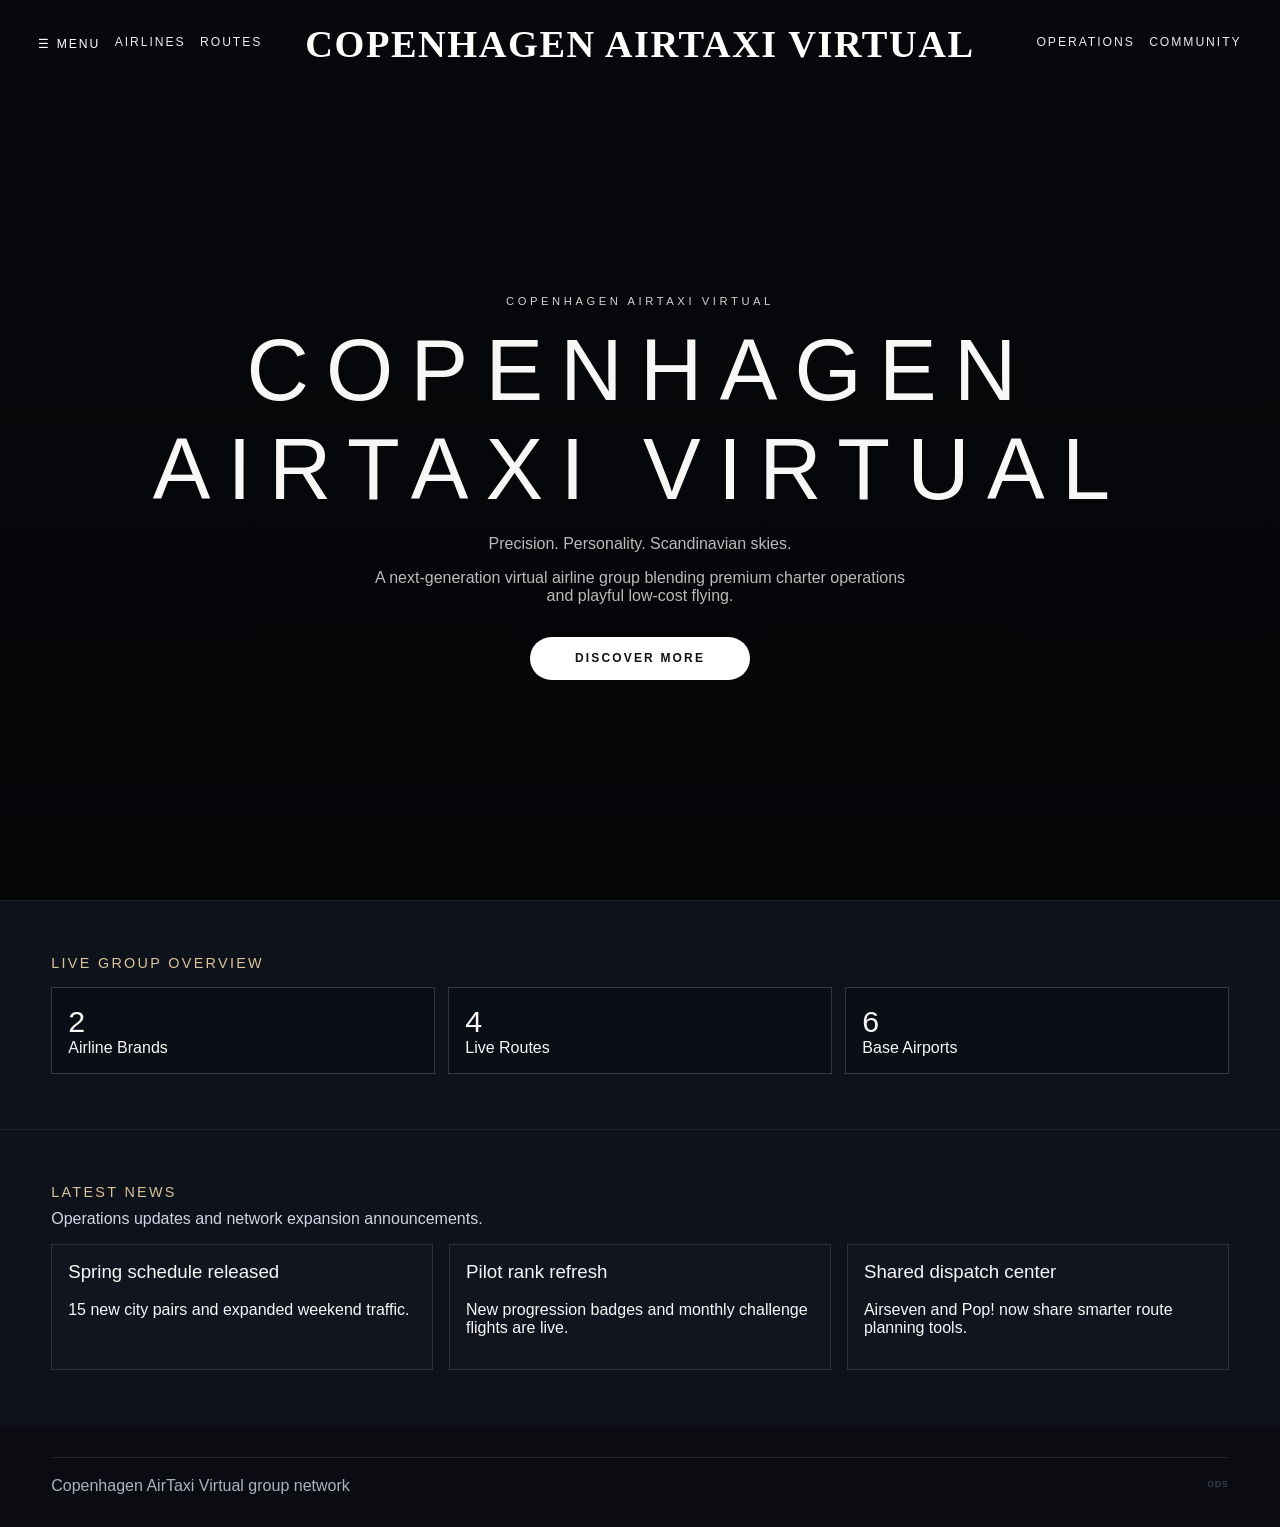
==== commit 8b823e85: "Redesign vCAT with premium full-bleed luxury style" ====
--- a/index.html
+++ b/index.html
@@ -1,87 +1,60 @@
 <!doctype html>
 <html lang="en">
-codex/create-website-for-copenhagen-airtaxi-virtual-mqxcvr
 <head>
-  <meta charset="UTF-8" /><meta name="viewport" content="width=device-width,initial-scale=1" />
-  <title>Copenhagen AirTaxi Virtual</title><link rel="stylesheet" href="styles.css" />
+  <meta charset="UTF-8" />
+  <meta name="viewport" content="width=device-width,initial-scale=1" />
+  <title>Copenhagen AirTaxi Virtual</title>
+  <link rel="stylesheet" href="styles.css" />
 </head>
 <body data-page="home">
-  <header class="top-nav"><div class="container nav-inner">
-    <h2 class="brand" data-bind="siteName"></h2>
-    <nav>
-      <a href="index.html">Home</a><a href="airlines.html">Airlines</a><a href="routes.html">Routes</a><a href="operations.html">Operations</a><a href="community.html">Community</a>
-    </nav></div></header>
-  <main class="container">
-    <section class="hero"><article class="hero-panel"><h1 id="heroTitle"></h1><p id="heroSlogan" class="muted"></p><p id="heroIntro"></p><div class="stats" id="quickStats"></div></article></section>
-    <section><h2>Latest News</h2><div class="grid" id="newsGrid"></div></section>
-  </main>
-  <footer class="container footer">Copenhagen AirTaxi Virtual group network <a class="admin-discreet" href="admin.html" title="Operations Console">ops</a></footer>
-  <script src="app.js"></script><script>window.vcat.renderByPage();</script>
+  <header class="top-nav">
+    <div class="nav-shell">
+      <div class="nav-left">
+        <span>☰ Menu</span>
+        <a class="nav-link" href="airlines.html">Airlines</a>
+        <a class="nav-link" href="routes.html">Routes</a>
+      </div>
+      <h1 class="brand" data-bind="siteName">vCAT</h1>
+      <div class="nav-right">
+        <a class="nav-link" href="operations.html">Operations</a>
+        <a class="nav-link" href="community.html">Community</a>
+      </div>
+    </div>
+  </header>
+
+  <section class="hero-home">
+    <div class="hero-content">
+      <div>
+        <p class="eyebrow">Copenhagen AirTaxi Virtual</p>
+        <h2 class="hero-title" id="heroTitle"></h2>
+        <p class="hero-tag" id="heroSlogan"></p>
+        <p class="hero-tag" id="heroIntro"></p>
+        <a class="hero-cta" href="airlines.html">Discover More</a>
+      </div>
+    </div>
+  </section>
+
+  <section class="lux-section">
+    <div class="container">
+      <p class="section-title">Live Group Overview</p>
+      <div class="stats" id="quickStats"></div>
+    </div>
+  </section>
+
+  <section class="lux-section">
+    <div class="container">
+      <p class="section-title">Latest News</p>
+      <p class="section-copy">Operations updates and network expansion announcements.</p>
+      <div class="grid" id="newsGrid"></div>
+    </div>
+  </section>
+
+  <footer class="container footer">
+    Copenhagen AirTaxi Virtual group network
+    <a class="admin-discreet" href="admin.html" title="Operations Console">ops</a>
+  </footer>
+
+  <script src="app.js"></script>
+  <script>window.vcat.renderByPage();</script>
 </body>
-=======
-  <head>
-    <meta charset="UTF-8" />
-    <meta name="viewport" content="width=device-width,initial-scale=1" />
-    <title>Copenhagen AirTaxi Virtual</title>
-    <link rel="stylesheet" href="styles.css" />
-  </head>
-  <body>
-    <header class="top-nav">
-      <div class="container nav-inner">
-        <h1 class="brand" id="siteName">Copenhagen AirTaxi Virtual</h1>
-        <div class="nav-actions">
-          <a class="btn secondary" href="#airlines">Airlines</a>
-          <a class="btn" href="admin.html">Admin</a>
-        </div>
-      </div>
-    </header>
-
-    <main class="container">
-      <section class="hero">
-        <div class="hero-card">
-          <h2 id="heroTitle">Copenhagen AirTaxi Virtual</h2>
-          <p id="heroTagline"></p>
-          <div class="stats">
-            <div class="stat">
-              <div class="stat-label">Airlines</div>
-              <div class="stat-value" id="countAirlines">0</div>
-            </div>
-            <div class="stat">
-              <div class="stat-label">Base Airports</div>
-              <div class="stat-value" id="countBases">0</div>
-            </div>
-            <div class="stat">
-              <div class="stat-label">Published Routes</div>
-              <div class="stat-value" id="countRoutes">0</div>
-            </div>
-          </div>
-        </div>
-      </section>
-
-      <section class="section" id="airlines">
-        <h3>Our Airlines</h3>
-        <p class="section-subtitle">Operations, hubs, and fleet snapshots.</p>
-        <div class="grid" id="airlinesContainer"></div>
-      </section>
-
-      <section class="section">
-        <h3>Active Routes</h3>
-        <ul class="card list" id="routeList"></ul>
-      </section>
-
-      <section class="section">
-        <h3>About & Contact</h3>
-        <div class="card">
-          <p id="aboutText"></p>
-          <p><strong>Operations contact:</strong> <span id="contactEmail"></span></p>
-        </div>
-      </section>
-    </main>
-
-    <script src="app.js"></script>
-    <script>
-      window.vcat.renderPublicSite(window.vcat.loadData());
-    </script>
-  </body>
-main
 </html>
--- a/styles.css
+++ b/styles.css
@@ -1,315 +1,233 @@
 :root {
- codex/create-website-for-copenhagen-airtaxi-virtual-mqxcvr
-  --bg: #050816;
-  --bg2: #0e1731;
-  --panel: rgba(20, 31, 58, 0.75);
-  --line: rgba(142, 172, 255, 0.2);
-  --text: #e9efff;
-  --muted: #9ab0df;
-  --primary: #73b7ff;
-  --accent: #7ef6cb;
-  --radius: 16px;
-}
+  --bg: #0a0c11;
+  --ink: #f8f7f5;
+  --muted: rgba(248, 247, 245, 0.75);
+  --line: rgba(255, 255, 255, 0.18);
+  --glass: rgba(9, 11, 18, 0.52);
+  --panel: #11151f;
+  --gold: #dbc29a;
+}
+
 * { box-sizing: border-box; }
+html, body { margin: 0; padding: 0; }
 body {
+  font-family: "Inter", "Segoe UI", Arial, sans-serif;
+  background: var(--bg);
+  color: var(--ink);
+}
+
+a { color: inherit; }
+.container { width: min(1180px, 92vw); margin: 0 auto; }
+
+/* LUXURY HERO */
+.hero-home {
+  min-height: 100svh;
+  position: relative;
+  background:
+    linear-gradient(to bottom, rgba(0,0,0,0.35), rgba(0,0,0,0.58)),
+    url("https://images.unsplash.com/photo-1493238792000-8113da705763?auto=format&fit=crop&w=2200&q=80") center/cover no-repeat;
+}
+.top-nav {
+  position: absolute;
+  inset: 0 0 auto 0;
+  z-index: 8;
+}
+.nav-shell {
+  width: min(1320px, 94vw);
+  margin: 0 auto;
+  padding: 1.35rem 0;
+  display: grid;
+  grid-template-columns: 1fr auto 1fr;
+  align-items: center;
+  color: #fff;
+  text-transform: uppercase;
+  letter-spacing: 0.16em;
+  font-size: 0.76rem;
+}
+.nav-left,
+.nav-right { display: flex; gap: 0.9rem; align-items: center; }
+.nav-right { justify-content: flex-end; }
+.brand {
   margin: 0;
-  font-family: Inter, system-ui, sans-serif;
-  color: var(--text);
-  background:
-    radial-gradient(circle at 10% -10%, #214987 0%, transparent 45%),
-    radial-gradient(circle at 110% 10%, #1b6b88 0%, transparent 33%),
-    linear-gradient(160deg, var(--bg) 0%, var(--bg2) 100%);
-}
-.container { width: min(1180px, 92vw); margin: 0 auto; }
-.top-nav {
-  position: sticky; top: 0; z-index: 40;
-  backdrop-filter: blur(10px);
-  background: rgba(5, 8, 22, 0.65);
-  border-bottom: 1px solid var(--line);
-}
-.nav-inner { display: flex; align-items: center; justify-content: space-between; padding: .9rem 0; }
-.brand { font-size: 1.05rem; letter-spacing: .04em; margin: 0; }
-nav { display: flex; gap: .45rem; flex-wrap: wrap; }
-nav a {
-  color: var(--text); text-decoration: none; font-size: .92rem;
-  padding: .45rem .7rem; border-radius: 999px; border: 1px solid transparent;
-}
-nav a:hover { border-color: var(--line); background: rgba(255,255,255,.03); }
-.hero { padding: 4.8rem 0 3rem; }
-.hero-panel {
-  border: 1px solid var(--line); border-radius: 24px; padding: 2rem;
-  background: linear-gradient(130deg, rgba(115,183,255,.14), rgba(126,246,203,.08));
-  box-shadow: 0 20px 50px rgba(0,0,0,.35);
-}
-h1 { margin: 0; font-size: clamp(2rem, 5vw, 3.8rem); }
-.muted { color: var(--muted); }
-.stats { display: grid; grid-template-columns: repeat(auto-fit,minmax(180px,1fr)); gap: .75rem; margin-top: 1rem; }
-.stats article { background: rgba(2,8,18,.35); border: 1px solid var(--line); border-radius: 14px; padding: .9rem; }
-.stats strong { display: block; font-size: 1.6rem; color: var(--accent); }
-section { margin: 2rem 0; }
-.grid { display: grid; grid-template-columns: repeat(auto-fit,minmax(250px,1fr)); gap: .95rem; }
-.card { background: var(--panel); border: 1px solid var(--line); border-radius: var(--radius); padding: 1rem; }
-.card h3 { margin-top: .1rem; }
-.chip { display: inline-block; font-size: .78rem; border: 1px solid var(--line); border-radius: 999px; padding: .2rem .55rem; margin: .16rem; }
-.table { width: 100%; border-collapse: collapse; overflow: hidden; border-radius: var(--radius); border: 1px solid var(--line); }
-.table th,.table td { padding: .72rem; border-bottom: 1px solid var(--line); text-align: left; }
+  font-family: "Times New Roman", serif;
+  font-size: 2.4rem;
+  letter-spacing: 0.04em;
+  text-align: center;
+}
+.nav-link {
+  text-decoration: none;
+  opacity: 0.92;
+  border-bottom: 1px solid transparent;
+  padding-bottom: 0.2rem;
+}
+.nav-link:hover { border-bottom-color: rgba(255,255,255,0.9); }
+
+.hero-content {
+  min-height: 100svh;
+  display: grid;
+  place-items: center;
+  text-align: center;
+  padding: 8rem 1rem 4rem;
+}
+.eyebrow {
+  text-transform: uppercase;
+  letter-spacing: 0.32em;
+  font-size: 0.7rem;
+  opacity: 0.85;
+}
+.hero-title {
+  margin: 0.85rem 0 0;
+  font-weight: 300;
+  text-transform: uppercase;
+  letter-spacing: 0.2em;
+  font-size: clamp(2.3rem, 8vw, 5.4rem);
+}
+.hero-tag {
+  max-width: 62ch;
+  margin: 1rem auto;
+  color: var(--muted);
+}
+.hero-cta {
+  display: inline-block;
+  text-decoration: none;
+  margin-top: 1rem;
+  background: #fff;
+  color: #111;
+  border-radius: 999px;
+  padding: 0.9rem 2.8rem;
+  letter-spacing: 0.18em;
+  text-transform: uppercase;
+  font-size: 0.75rem;
+  font-weight: 600;
+}
+.hero-cta:hover { transform: translateY(-1px); }
+
+/* content sections */
+.lux-section {
+  background: #0d121b;
+  border-top: 1px solid rgba(255,255,255,0.08);
+  padding: 3.4rem 0;
+}
+.section-title {
+  text-transform: uppercase;
+  letter-spacing: 0.16em;
+  font-weight: 500;
+  font-size: 0.9rem;
+  color: var(--gold);
+  margin: 0 0 0.6rem;
+}
+.section-copy { color: #cfd6e4; margin-top: 0; }
+.stats {
+  display: grid;
+  grid-template-columns: repeat(auto-fit, minmax(190px, 1fr));
+  gap: 0.85rem;
+  margin-top: 1rem;
+}
+.stats article {
+  border: 1px solid var(--line);
+  background: var(--glass);
+  padding: 1rem;
+}
+.stats strong {
+  display: block;
+  font-size: 1.9rem;
+  font-weight: 400;
+}
+.grid {
+  display: grid;
+  grid-template-columns: repeat(auto-fit, minmax(250px, 1fr));
+  gap: 1rem;
+}
+.card {
+  border: 1px solid rgba(255,255,255,0.12);
+  background: #101520;
+  padding: 1rem;
+}
+.card h3 { margin-top: 0; font-weight: 500; }
+.chip {
+  display: inline-block;
+  padding: 0.2rem 0.5rem;
+  border: 1px solid rgba(255,255,255,0.25);
+  margin: 0.2rem;
+  font-size: 0.76rem;
+}
+.muted { color: #b6bfce; }
+.table {
+  width: 100%;
+  border-collapse: collapse;
+  border: 1px solid rgba(255,255,255,0.14);
+}
+.table th, .table td {
+  border-bottom: 1px solid rgba(255,255,255,0.1);
+  padding: 0.75rem;
+  text-align: left;
+}
 .table tr:last-child td { border-bottom: 0; }
-.split { display: grid; grid-template-columns: 1fr 1fr; gap: 1rem; }
+
+.page-shell { min-height: 100svh; background: linear-gradient(180deg, #090c12 0%, #111723 100%); }
+.page-top {
+  border-bottom: 1px solid rgba(255,255,255,0.12);
+  padding: 1rem 0;
+}
+.page-top .brand { font-size: 1.2rem; text-align: left; font-family: inherit; }
+.page-top nav { display: flex; gap: 0.9rem; flex-wrap: wrap; }
+.page-top-wrap { display:flex; justify-content:space-between; align-items:center; gap:1rem; }
+.page-main { padding: 2rem 0 4rem; }
+
 .footer {
-  margin-top: 3rem; padding: 1rem 0 2rem; color: var(--muted); border-top: 1px solid var(--line);
+  margin-top: 2rem;
+  padding: 1.2rem 0 2rem;
+  color: #a9b3c2;
+  border-top: 1px solid rgba(255,255,255,0.1);
 }
 .admin-discreet {
   float: right;
-  opacity: .28;
+  opacity: 0.35;
+  font-size: 0.72rem;
   text-decoration: none;
-  color: var(--muted);
-  font-size: .75rem;
-  border: 1px solid transparent;
-  border-radius: 999px;
-  padding: .2rem .45rem;
-}
-.admin-discreet:hover { opacity: .8; border-color: var(--line); }
+  letter-spacing: 0.08em;
+}
+.admin-discreet:hover { opacity: 0.9; }
 
 /* admin */
-.admin-wrap { display: grid; grid-template-columns: 1.2fr 1fr; gap: 1rem; padding: 1.4rem 0 2.4rem; }
-.panel { background: var(--panel); border: 1px solid var(--line); border-radius: var(--radius); padding: 1rem; }
-label { display:block; font-size:.86rem; margin:.45rem 0; }
-input, textarea, select {
-  width:100%; margin-top:.22rem; padding:.52rem .58rem; border-radius:10px;
-  border:1px solid var(--line); background:#0a1229; color:var(--text);
-}
-.btn { background: var(--primary); color:#081223; border:0; border-radius:10px; padding:.55rem .8rem; font-weight:700; cursor:pointer; margin-right:.35rem; }
-.btn.alt { background: transparent; color:var(--text); border:1px solid var(--line); }
-.ghost { background:transparent; color:#ff9b9b; border:1px solid rgba(255,155,155,.35); border-radius:8px; font-size:.75rem; cursor:pointer; }
-.list { list-style:none; padding:0; margin:0; }
-.list li { padding:.35rem 0; border-bottom:1px solid var(--line); }
-@media (max-width: 900px){ .split,.admin-wrap { grid-template-columns:1fr; } }
-
-  --bg: #091122;
-  --bg-soft: #111b31;
-  --panel: #172642;
-  --text: #eaf2ff;
-  --muted: #a6b7d9;
-  --primary: #53b8ff;
-  --accent: #7affc7;
-  --danger: #ff7b7b;
-  --shadow: 0 10px 30px rgba(0, 0, 0, 0.35);
-}
-
-* {
-  box-sizing: border-box;
-}
-
-body {
-  margin: 0;
-  font-family: Inter, Segoe UI, Roboto, Helvetica, Arial, sans-serif;
-  color: var(--text);
-  background: radial-gradient(circle at top right, #163c66 0%, var(--bg) 45%);
-  min-height: 100vh;
-}
-
-.container {
-  width: min(1100px, 92vw);
-  margin: 0 auto;
-}
-
-.top-nav {
-  position: sticky;
-  top: 0;
-  backdrop-filter: blur(10px);
-  background: rgba(9, 17, 34, 0.7);
-  border-bottom: 1px solid rgba(83, 184, 255, 0.2);
-  z-index: 20;
-}
-
-.nav-inner {
-  display: flex;
-  justify-content: space-between;
-  align-items: center;
-  padding: 0.9rem 0;
-}
-
-.brand {
-  margin: 0;
-  font-size: 1.2rem;
-  letter-spacing: 0.03em;
-}
-
-.nav-actions {
-  display: flex;
-  gap: 0.7rem;
-}
-
-.btn {
-  border: 1px solid transparent;
-  background: var(--primary);
-  color: #031225;
-  padding: 0.6rem 0.95rem;
-  border-radius: 10px;
-  cursor: pointer;
-  text-decoration: none;
-  font-weight: 600;
-}
-
-.btn.secondary {
-  background: transparent;
-  color: var(--text);
-  border-color: rgba(166, 183, 217, 0.3);
-}
-
-.btn.danger {
-  background: var(--danger);
-}
-
-.hero {
-  padding: 5rem 0 3rem;
-}
-
-.hero-card {
-  background: linear-gradient(130deg, rgba(83, 184, 255, 0.18), rgba(122, 255, 199, 0.12));
-  border: 1px solid rgba(83, 184, 255, 0.35);
-  border-radius: 18px;
-  padding: 2rem;
-  box-shadow: var(--shadow);
-}
-
-.hero h2 {
-  margin: 0;
-  font-size: clamp(1.8rem, 3vw, 2.8rem);
-}
-
-.hero p {
-  color: var(--muted);
-  max-width: 70ch;
-}
-
-.stats {
-  display: grid;
-  grid-template-columns: repeat(auto-fit, minmax(170px, 1fr));
-  gap: 1rem;
-  margin-top: 1rem;
-}
-
-.stat {
-  background: rgba(9, 17, 34, 0.4);
-  border: 1px solid rgba(166, 183, 217, 0.2);
-  border-radius: 12px;
-  padding: 0.9rem;
-}
-
-.stat-label {
-  color: var(--muted);
-  font-size: 0.85rem;
-}
-
-.stat-value {
-  font-size: 1.4rem;
-  font-weight: 700;
-  color: var(--accent);
-}
-
-.section {
-  margin: 2rem 0;
-}
-
-.section h3 {
-  margin-bottom: 0.35rem;
-}
-
-.section-subtitle {
-  color: var(--muted);
-  margin-top: 0;
-}
-
-.grid {
-  display: grid;
-  grid-template-columns: repeat(auto-fit, minmax(260px, 1fr));
-  gap: 1rem;
-}
-
-.card {
-  background: var(--panel);
-  border: 1px solid rgba(166, 183, 217, 0.2);
-  border-radius: 14px;
-  padding: 1rem;
-  box-shadow: var(--shadow);
-}
-
-.card h4 {
-  margin-top: 0;
-}
-
-.tag {
-  display: inline-block;
-  border: 1px solid rgba(83, 184, 255, 0.35);
-  border-radius: 999px;
-  font-size: 0.75rem;
-  padding: 0.2rem 0.6rem;
-  margin-right: 0.35rem;
-  margin-bottom: 0.35rem;
-}
-
-.list {
-  list-style: none;
-  padding: 0;
-  margin: 0;
-}
-
-.list li {
-  padding: 0.4rem 0;
-  border-bottom: 1px solid rgba(166, 183, 217, 0.15);
-}
-
-.list li:last-child {
-  border-bottom: 0;
-}
-
-.admin-layout {
-  display: grid;
-  grid-template-columns: 1.25fr 1fr;
+.admin-wrap {
+  display: grid;
+  grid-template-columns: 1.2fr 1fr;
   gap: 1rem;
   padding: 2rem 0 3rem;
 }
-
 .panel {
-  background: var(--panel);
-  border: 1px solid rgba(166, 183, 217, 0.2);
-  border-radius: 14px;
+  background: #0f1520;
+  border: 1px solid rgba(255,255,255,0.14);
   padding: 1rem;
 }
-
-.field,
-textarea,
-input,
-select {
+label { display: block; margin-bottom: 0.55rem; font-size: 0.86rem; }
+input, textarea, select {
   width: 100%;
-  border-radius: 9px;
-  border: 1px solid rgba(166, 183, 217, 0.35);
-  background: #0c1730;
-  color: var(--text);
-  padding: 0.55rem 0.65rem;
-}
-
-label {
-  display: block;
-  margin-bottom: 0.65rem;
-  font-size: 0.9rem;
-}
-
-.inline {
-  display: flex;
-  gap: 0.5rem;
-  align-items: end;
-}
-
-.tiny {
-  color: var(--muted);
-  font-size: 0.8rem;
-}
-
-@media (max-width: 880px) {
-  .admin-layout {
-    grid-template-columns: 1fr;
-  }
-}
- main
+  background: #090d15;
+  border: 1px solid rgba(255,255,255,0.2);
+  color: #fff;
+  padding: 0.52rem;
+}
+.btn {
+  border: 0;
+  background: #fff;
+  color: #111;
+  padding: 0.55rem 0.8rem;
+  cursor: pointer;
+  margin-right: 0.4rem;
+  text-transform: uppercase;
+  letter-spacing: 0.08em;
+  font-size: 0.72rem;
+}
+.btn.alt { background: transparent; color: #fff; border: 1px solid rgba(255,255,255,0.25); }
+.ghost { background: transparent; border: 1px solid rgba(255,95,95,0.5); color: #ffacac; }
+.list { list-style: none; margin: 0; padding: 0; }
+.list li { padding: 0.35rem 0; border-bottom: 1px solid rgba(255,255,255,0.1); }
+
+@media (max-width: 900px) {
+  .nav-shell { grid-template-columns: 1fr; gap: 0.6rem; text-align: center; }
+  .nav-left, .nav-right { justify-content: center; }
+  .page-top-wrap { flex-direction: column; align-items: flex-start; }
+  .admin-wrap { grid-template-columns: 1fr; }
+}
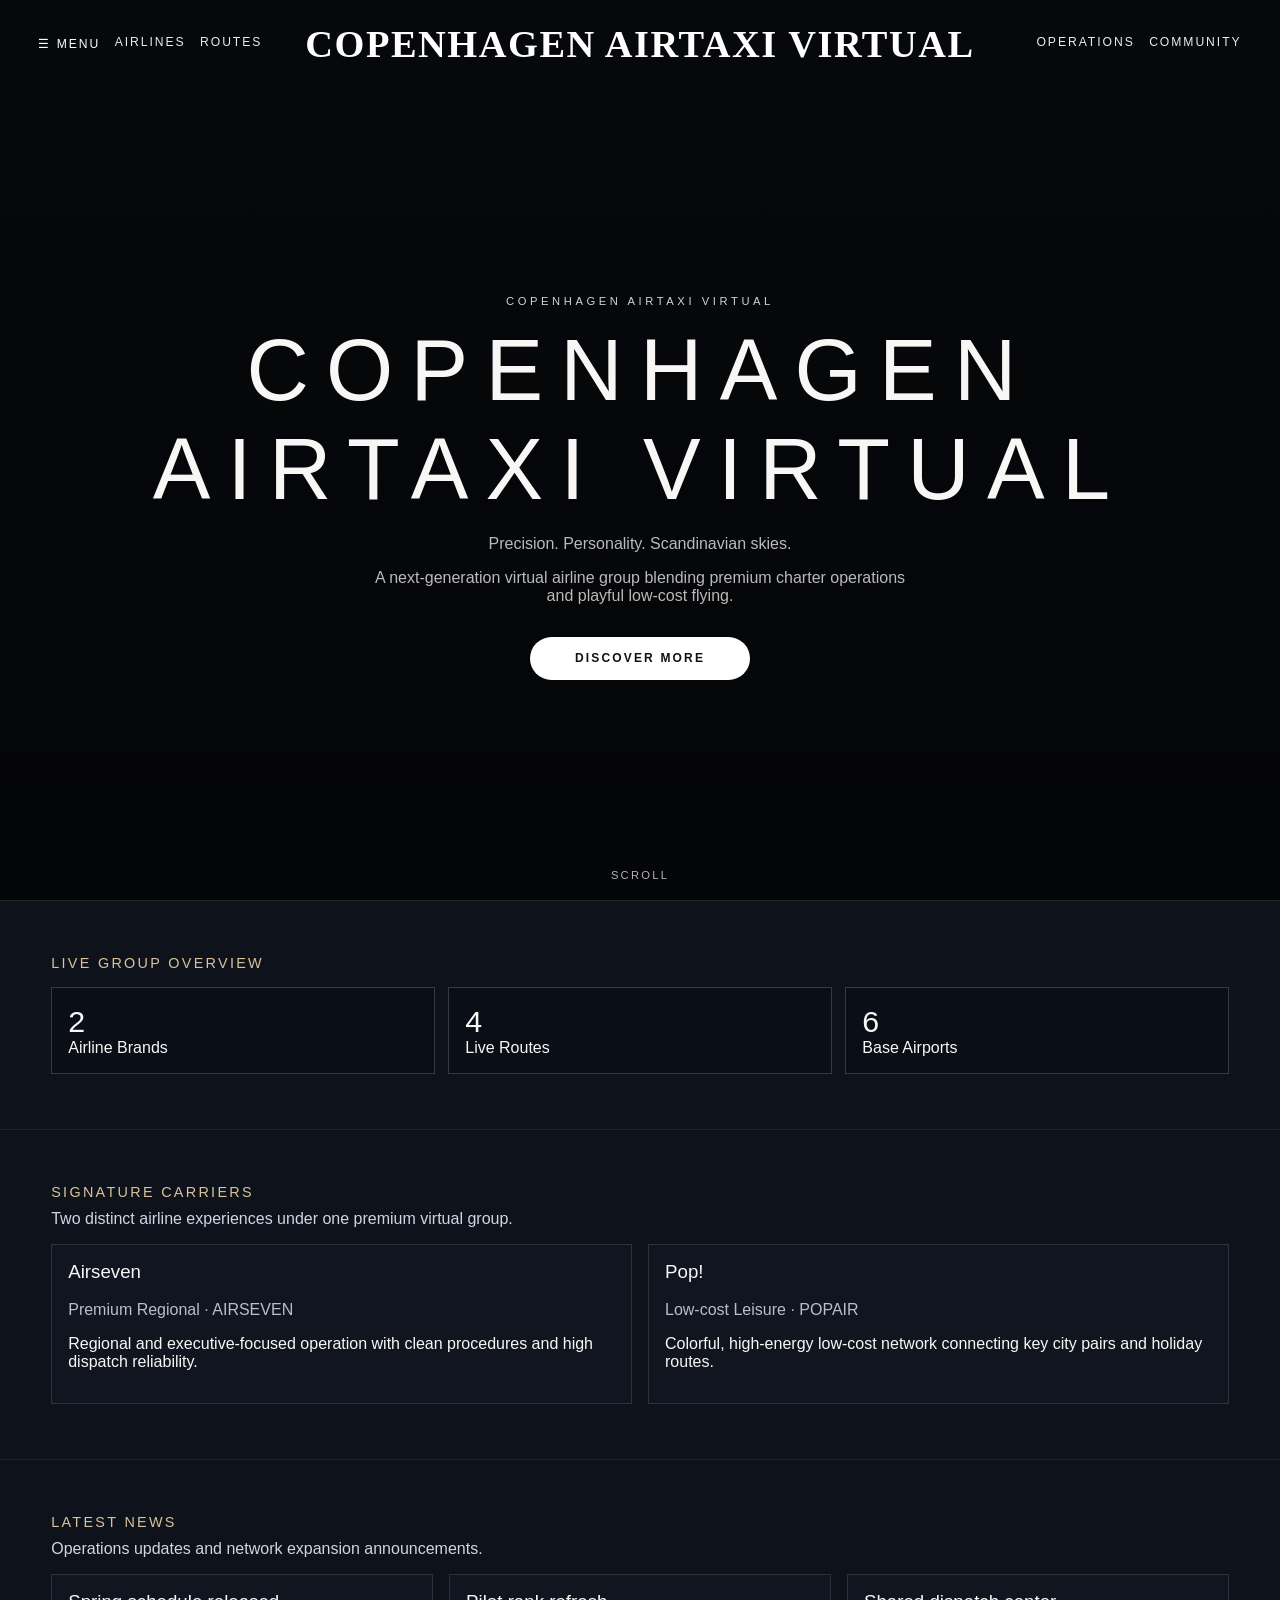
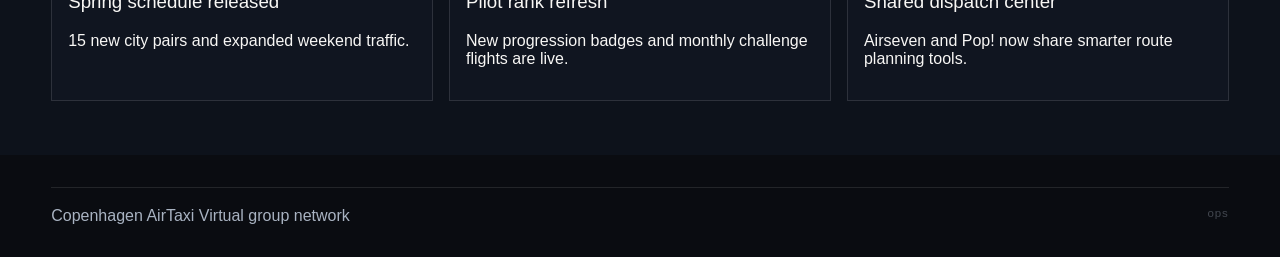
==== commit 4b04d7c4: "Elevate vCAT to luxury-style UI and add stronger route/admin functionality" ====
--- a/index.html
+++ b/index.html
@@ -31,6 +31,7 @@
         <p class="hero-tag" id="heroIntro"></p>
         <a class="hero-cta" href="airlines.html">Discover More</a>
       </div>
+      <div class="scroll-hint">Scroll</div>
     </div>
   </section>
 
@@ -38,6 +39,14 @@
     <div class="container">
       <p class="section-title">Live Group Overview</p>
       <div class="stats" id="quickStats"></div>
+    </div>
+  </section>
+
+  <section class="lux-section">
+    <div class="container">
+      <p class="section-title">Signature Carriers</p>
+      <p class="section-copy">Two distinct airline experiences under one premium virtual group.</p>
+      <div class="grid" id="featuredAirlines"></div>
     </div>
   </section>
 
--- a/styles.css
+++ b/styles.css
@@ -63,6 +63,7 @@
 .nav-link:hover { border-bottom-color: rgba(255,255,255,0.9); }
 
 .hero-content {
+  position: relative;
   min-height: 100svh;
   display: grid;
   place-items: center;
@@ -225,9 +226,29 @@
 .list { list-style: none; margin: 0; padding: 0; }
 .list li { padding: 0.35rem 0; border-bottom: 1px solid rgba(255,255,255,0.1); }
 
+
+.route-filters {
+  display: grid;
+  grid-template-columns: 1fr 1fr 1fr auto;
+  gap: 0.6rem;
+  margin: 0.8rem 0 1rem;
+}
+
+.scroll-hint {
+  position: absolute;
+  left: 50%;
+  bottom: 1.2rem;
+  transform: translateX(-50%);
+  font-size: 0.7rem;
+  letter-spacing: 0.2em;
+  text-transform: uppercase;
+  opacity: 0.72;
+}
+
 @media (max-width: 900px) {
   .nav-shell { grid-template-columns: 1fr; gap: 0.6rem; text-align: center; }
   .nav-left, .nav-right { justify-content: center; }
   .page-top-wrap { flex-direction: column; align-items: flex-start; }
   .admin-wrap { grid-template-columns: 1fr; }
-}
+  .route-filters { grid-template-columns: 1fr; }
+}
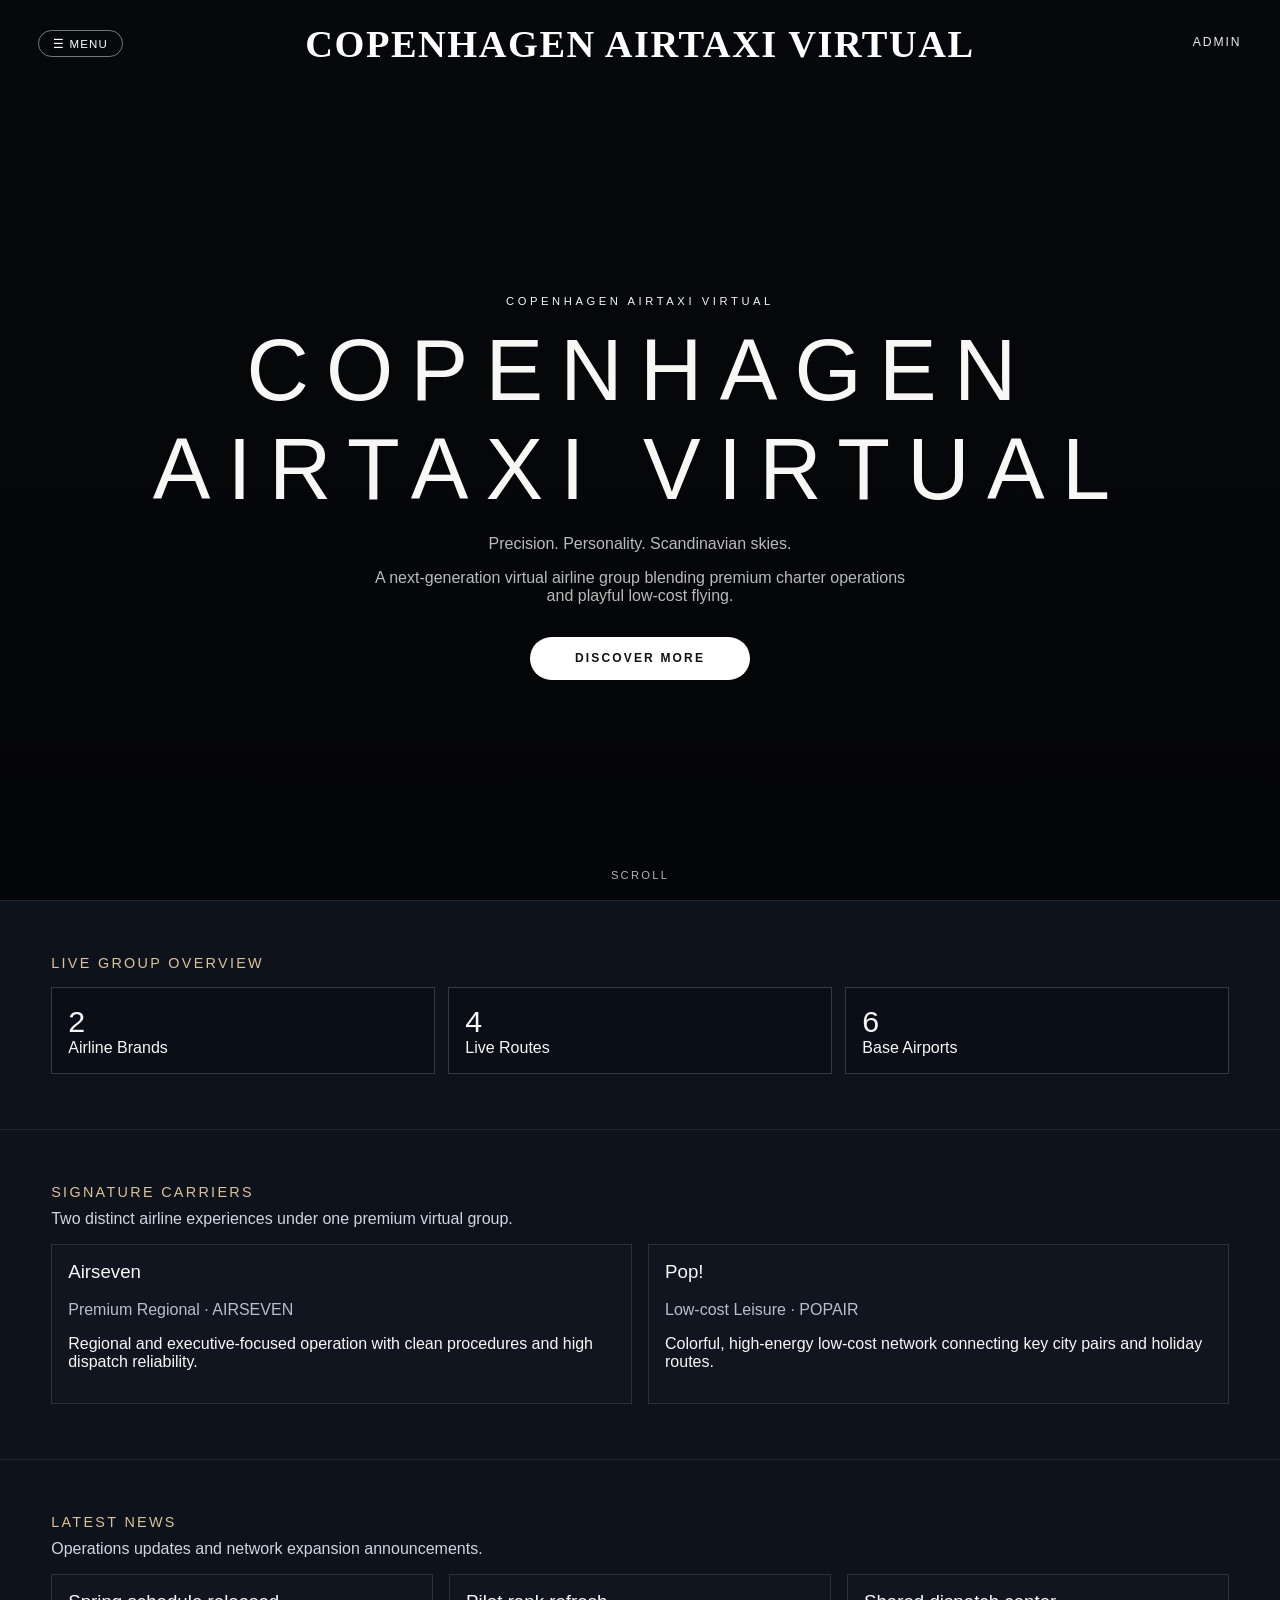
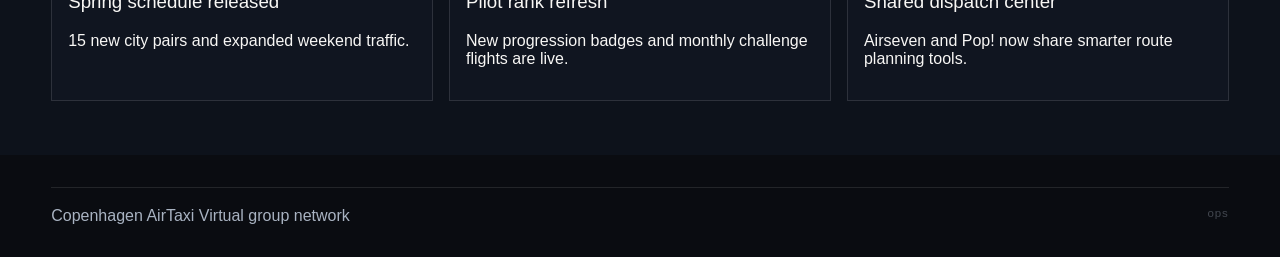
==== commit c3c79fd0: "Fix menu button, add new pages, and introduce premium animations" ====
--- a/index.html
+++ b/index.html
@@ -10,26 +10,32 @@
   <header class="top-nav">
     <div class="nav-shell">
       <div class="nav-left">
-        <span>☰ Menu</span>
-        <a class="nav-link" href="airlines.html">Airlines</a>
-        <a class="nav-link" href="routes.html">Routes</a>
+        <button class="menu-btn" data-menu-toggle aria-expanded="false">☰ Menu</button>
       </div>
       <h1 class="brand" data-bind="siteName">vCAT</h1>
-      <div class="nav-right">
-        <a class="nav-link" href="operations.html">Operations</a>
-        <a class="nav-link" href="community.html">Community</a>
-      </div>
+      <div class="nav-right"><a class="nav-link" href="admin.html">Admin</a></div>
     </div>
   </header>
+
+  <aside id="siteMenu" class="site-menu">
+    <a href="index.html">Home</a>
+    <a href="airlines.html">Airlines</a>
+    <a href="fleet.html">Fleet</a>
+    <a href="destinations.html">Destinations</a>
+    <a href="routes.html">Routes</a>
+    <a href="operations.html">Operations</a>
+    <a href="community.html">Community</a>
+    <a href="admin.html">Admin</a>
+  </aside>
 
   <section class="hero-home">
     <div class="hero-content">
       <div>
-        <p class="eyebrow">Copenhagen AirTaxi Virtual</p>
-        <h2 class="hero-title" id="heroTitle"></h2>
-        <p class="hero-tag" id="heroSlogan"></p>
-        <p class="hero-tag" id="heroIntro"></p>
-        <a class="hero-cta" href="airlines.html">Discover More</a>
+        <p class="eyebrow reveal">Copenhagen AirTaxi Virtual</p>
+        <h2 class="hero-title reveal" id="heroTitle"></h2>
+        <p class="hero-tag reveal" id="heroSlogan"></p>
+        <p class="hero-tag reveal" id="heroIntro"></p>
+        <a class="hero-cta reveal" href="airlines.html">Discover More</a>
       </div>
       <div class="scroll-hint">Scroll</div>
     </div>
--- a/styles.css
+++ b/styles.css
@@ -62,6 +62,65 @@
 }
 .nav-link:hover { border-bottom-color: rgba(255,255,255,0.9); }
 
+.menu-btn {
+  background: transparent;
+  color: #fff;
+  border: 1px solid rgba(255,255,255,0.45);
+  border-radius: 999px;
+  padding: 0.35rem 0.85rem;
+  letter-spacing: 0.1em;
+  text-transform: uppercase;
+  font-size: 0.72rem;
+  cursor: pointer;
+  transition: transform .25s ease, background .25s ease;
+}
+.menu-btn:hover { background: rgba(255,255,255,0.12); transform: translateY(-1px); }
+
+.site-menu {
+  position: fixed;
+  top: 0;
+  left: 0;
+  width: min(360px, 88vw);
+  height: 100svh;
+  z-index: 30;
+  background: rgba(7, 10, 16, 0.96);
+  border-right: 1px solid rgba(255,255,255,0.2);
+  display: grid;
+  align-content: start;
+  gap: 0.2rem;
+  padding: 5.2rem 1.1rem 1.2rem;
+  transform: translateX(-105%);
+  transition: transform .35s ease;
+}
+.site-menu a {
+  text-decoration: none;
+  text-transform: uppercase;
+  letter-spacing: 0.1em;
+  font-size: 0.8rem;
+  border: 1px solid transparent;
+  padding: 0.7rem;
+}
+.site-menu a:hover { border-color: rgba(255,255,255,0.35); }
+body.menu-open .site-menu { transform: translateX(0); }
+body.menu-open::before {
+  content: "";
+  position: fixed;
+  inset: 0;
+  background: rgba(0,0,0,0.35);
+  z-index: 20;
+}
+
+.reveal {
+  opacity: 0;
+  transform: translateY(24px) scale(0.985);
+  transition: opacity .7s ease, transform .7s ease;
+}
+.reveal.show {
+  opacity: 1;
+  transform: translateY(0) scale(1);
+}
+
+
 .hero-content {
   position: relative;
   min-height: 100svh;
@@ -170,9 +229,9 @@
   border-bottom: 1px solid rgba(255,255,255,0.12);
   padding: 1rem 0;
 }
-.page-top .brand { font-size: 1.2rem; text-align: left; font-family: inherit; }
+.page-top .brand { font-size: 1.2rem; text-align: center; font-family: inherit; }
 .page-top nav { display: flex; gap: 0.9rem; flex-wrap: wrap; }
-.page-top-wrap { display:flex; justify-content:space-between; align-items:center; gap:1rem; }
+.page-top-wrap { display:grid; grid-template-columns: auto 1fr auto; align-items:center; gap:1rem; }
 .page-main { padding: 2rem 0 4rem; }
 
 .footer {
@@ -248,7 +307,7 @@
 @media (max-width: 900px) {
   .nav-shell { grid-template-columns: 1fr; gap: 0.6rem; text-align: center; }
   .nav-left, .nav-right { justify-content: center; }
-  .page-top-wrap { flex-direction: column; align-items: flex-start; }
+  .page-top-wrap { grid-template-columns: 1fr; }
   .admin-wrap { grid-template-columns: 1fr; }
   .route-filters { grid-template-columns: 1fr; }
 }
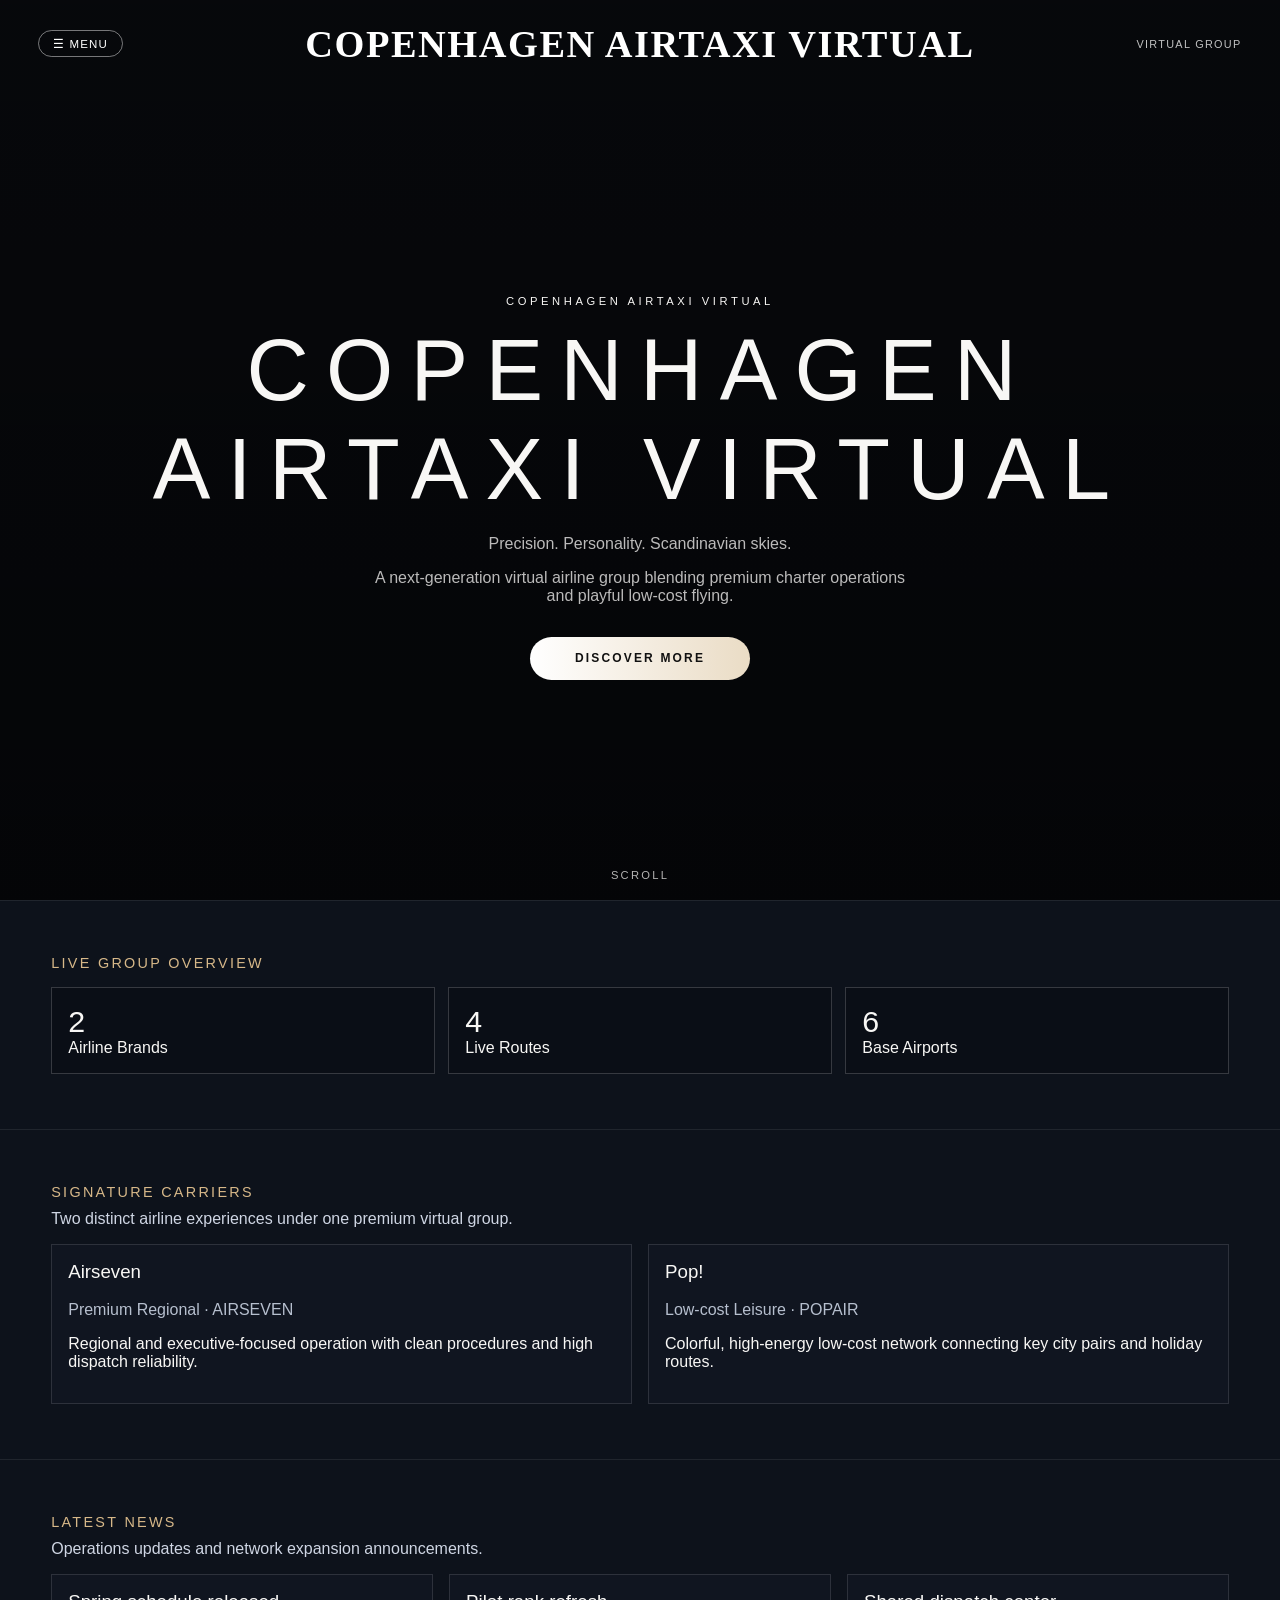
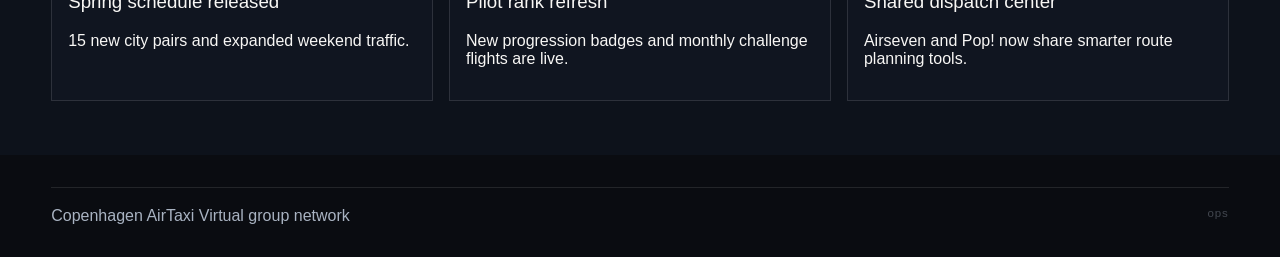
==== commit 6ba34bd8: "Remove duplicate admin button and refine visual styling" ====
--- a/index.html
+++ b/index.html
@@ -13,7 +13,7 @@
         <button class="menu-btn" data-menu-toggle aria-expanded="false">☰ Menu</button>
       </div>
       <h1 class="brand" data-bind="siteName">vCAT</h1>
-      <div class="nav-right"><a class="nav-link" href="admin.html">Admin</a></div>
+      <div class="nav-right"><span class="nav-meta">Virtual Group</span></div>
     </div>
   </header>
 
@@ -25,7 +25,7 @@
     <a href="routes.html">Routes</a>
     <a href="operations.html">Operations</a>
     <a href="community.html">Community</a>
-    <a href="admin.html">Admin</a>
+    
   </aside>
 
   <section class="hero-home">
--- a/styles.css
+++ b/styles.css
@@ -5,7 +5,8 @@
   --line: rgba(255, 255, 255, 0.18);
   --glass: rgba(9, 11, 18, 0.52);
   --panel: #11151f;
-  --gold: #dbc29a;
+  --gold: #d7b889;
+  --accent: #8cc5ff;
 }
 
 * { box-sizing: border-box; }
@@ -26,6 +27,7 @@
   background:
     linear-gradient(to bottom, rgba(0,0,0,0.35), rgba(0,0,0,0.58)),
     url("https://images.unsplash.com/photo-1493238792000-8113da705763?auto=format&fit=crop&w=2200&q=80") center/cover no-repeat;
+  animation: heroBreath 18s ease-in-out infinite;
 }
 .top-nav {
   position: absolute;
@@ -61,6 +63,7 @@
   padding-bottom: 0.2rem;
 }
 .nav-link:hover { border-bottom-color: rgba(255,255,255,0.9); }
+.nav-meta { opacity: .75; letter-spacing: .12em; font-size: .68rem; text-transform: uppercase; }
 
 .menu-btn {
   background: transparent;
@@ -83,7 +86,7 @@
   width: min(360px, 88vw);
   height: 100svh;
   z-index: 30;
-  background: rgba(7, 10, 16, 0.96);
+  background: linear-gradient(180deg, rgba(6,10,18,.98), rgba(12,18,30,.98));
   border-right: 1px solid rgba(255,255,255,0.2);
   display: grid;
   align-content: start;
@@ -112,8 +115,8 @@
 
 .reveal {
   opacity: 0;
-  transform: translateY(24px) scale(0.985);
-  transition: opacity .7s ease, transform .7s ease;
+  transform: translateY(26px) scale(0.98);
+  transition: opacity .85s cubic-bezier(.2,.65,.2,1), transform .85s cubic-bezier(.2,.65,.2,1);
 }
 .reveal.show {
   opacity: 1;
@@ -151,7 +154,7 @@
   display: inline-block;
   text-decoration: none;
   margin-top: 1rem;
-  background: #fff;
+  background: linear-gradient(90deg, #ffffff, #eadcc5);
   color: #111;
   border-radius: 999px;
   padding: 0.9rem 2.8rem;
@@ -202,6 +205,24 @@
   border: 1px solid rgba(255,255,255,0.12);
   background: #101520;
   padding: 1rem;
+  transition: transform .35s ease, box-shadow .35s ease, border-color .35s ease;
+  position: relative;
+  overflow: hidden;
+}
+.card::after {
+  content: "";
+  position: absolute;
+  inset: 0;
+  background: linear-gradient(110deg, transparent 20%, rgba(255,255,255,.12) 50%, transparent 80%);
+  transform: translateX(-120%);
+}
+.card:hover {
+  transform: translateY(-5px);
+  border-color: rgba(219,194,154,.5);
+  box-shadow: 0 20px 45px rgba(0,0,0,.35);
+}
+.card:hover::after {
+  animation: shimmer .9s ease;
 }
 .card h3 { margin-top: 0; font-weight: 500; }
 .chip {
@@ -250,6 +271,9 @@
 .admin-discreet:hover { opacity: 0.9; }
 
 /* admin */
+.admin-gate { padding: 3rem 0 2rem; }
+.gate-panel { max-width: 520px; margin: 0 auto; }
+
 .admin-wrap {
   display: grid;
   grid-template-columns: 1.2fr 1fr;
@@ -271,7 +295,7 @@
 }
 .btn {
   border: 0;
-  background: #fff;
+  background: linear-gradient(90deg, #ffffff, #eadcc5);
   color: #111;
   padding: 0.55rem 0.8rem;
   cursor: pointer;
@@ -311,3 +335,15 @@
   .admin-wrap { grid-template-columns: 1fr; }
   .route-filters { grid-template-columns: 1fr; }
 }
+
+
+@keyframes heroBreath {
+  0% { background-position: center center; }
+  50% { background-position: center 46%; }
+  100% { background-position: center center; }
+}
+
+@keyframes shimmer {
+  0% { transform: translateX(-120%); }
+  100% { transform: translateX(130%); }
+}
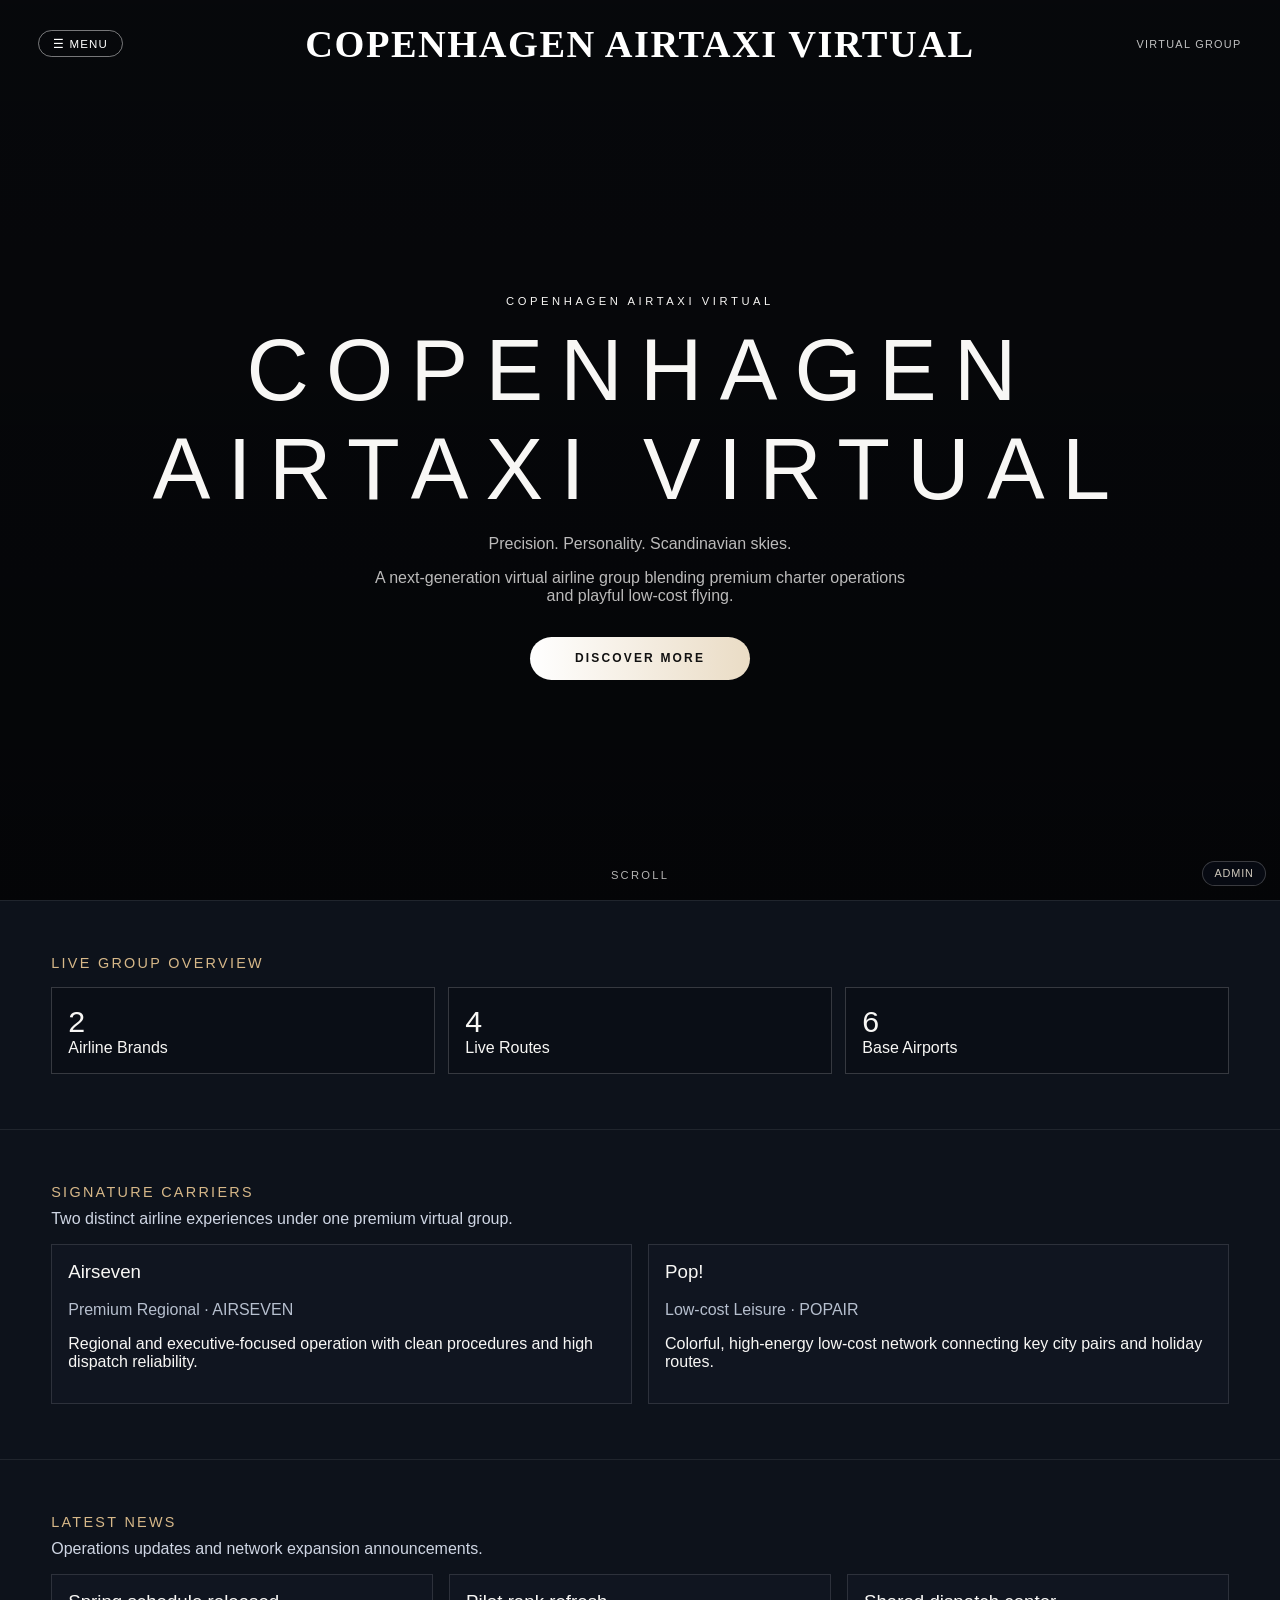
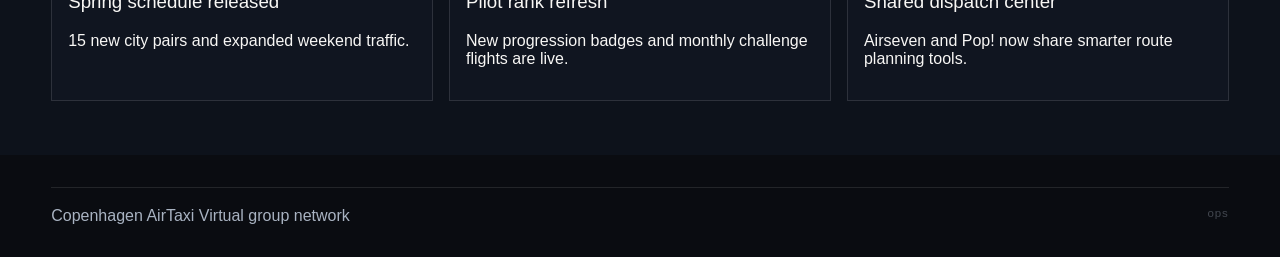
==== commit 06be17dc: "Add small floating admin button at bottom of site" ====
--- a/index.html
+++ b/index.html
@@ -68,6 +68,7 @@
     Copenhagen AirTaxi Virtual group network
     <a class="admin-discreet" href="admin.html" title="Operations Console">ops</a>
   </footer>
+  <a class="admin-mini" href="admin.html" title="Admin">admin</a>
 
   <script src="app.js"></script>
   <script>window.vcat.renderByPage();</script>
--- a/styles.css
+++ b/styles.css
@@ -347,3 +347,27 @@
   0% { transform: translateX(-120%); }
   100% { transform: translateX(130%); }
 }
+
+
+.admin-mini {
+  position: fixed;
+  right: 14px;
+  bottom: 14px;
+  z-index: 35;
+  text-decoration: none;
+  background: rgba(10,14,24,.82);
+  color: #f2eadb;
+  border: 1px solid rgba(255,255,255,.24);
+  border-radius: 999px;
+  padding: .35rem .7rem;
+  font-size: .68rem;
+  letter-spacing: .08em;
+  text-transform: uppercase;
+  opacity: .85;
+  transition: transform .2s ease, opacity .2s ease, border-color .2s ease;
+}
+.admin-mini:hover {
+  opacity: 1;
+  transform: translateY(-2px);
+  border-color: rgba(215,184,137,.75);
+}
